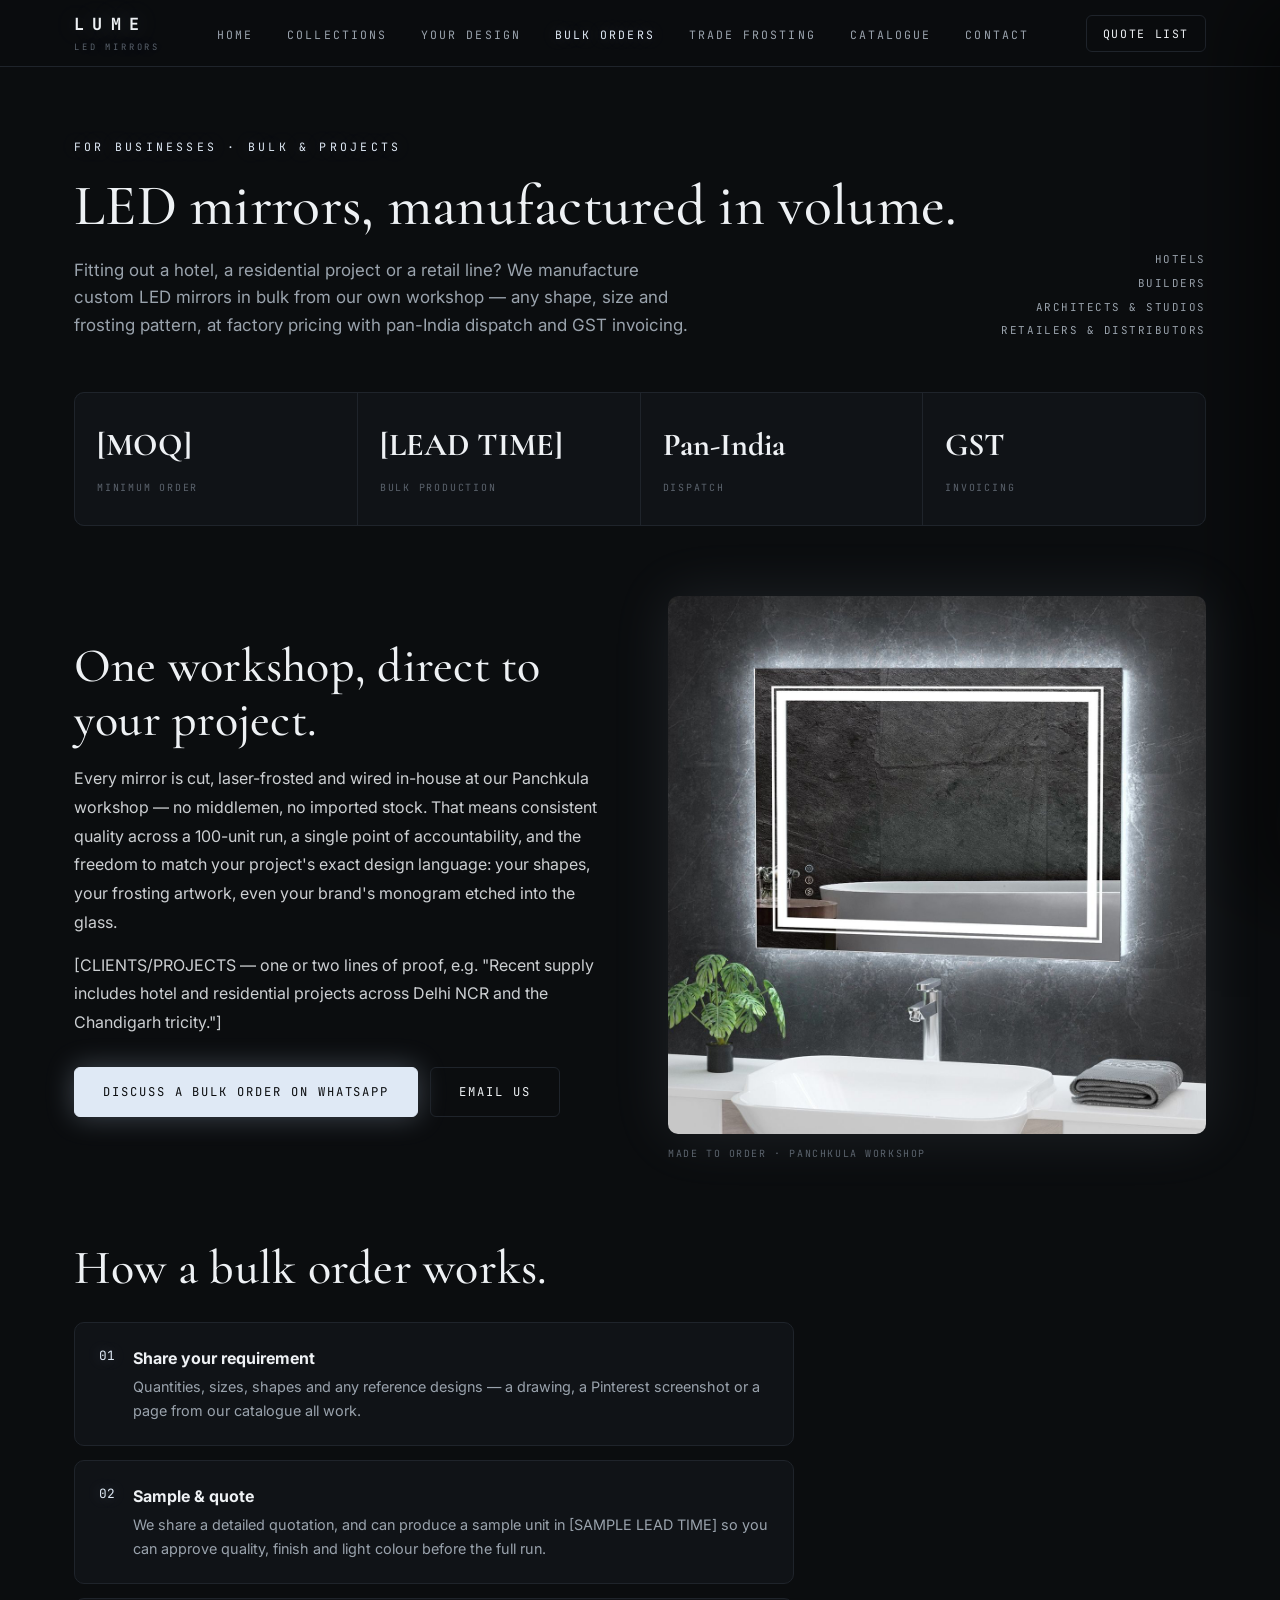
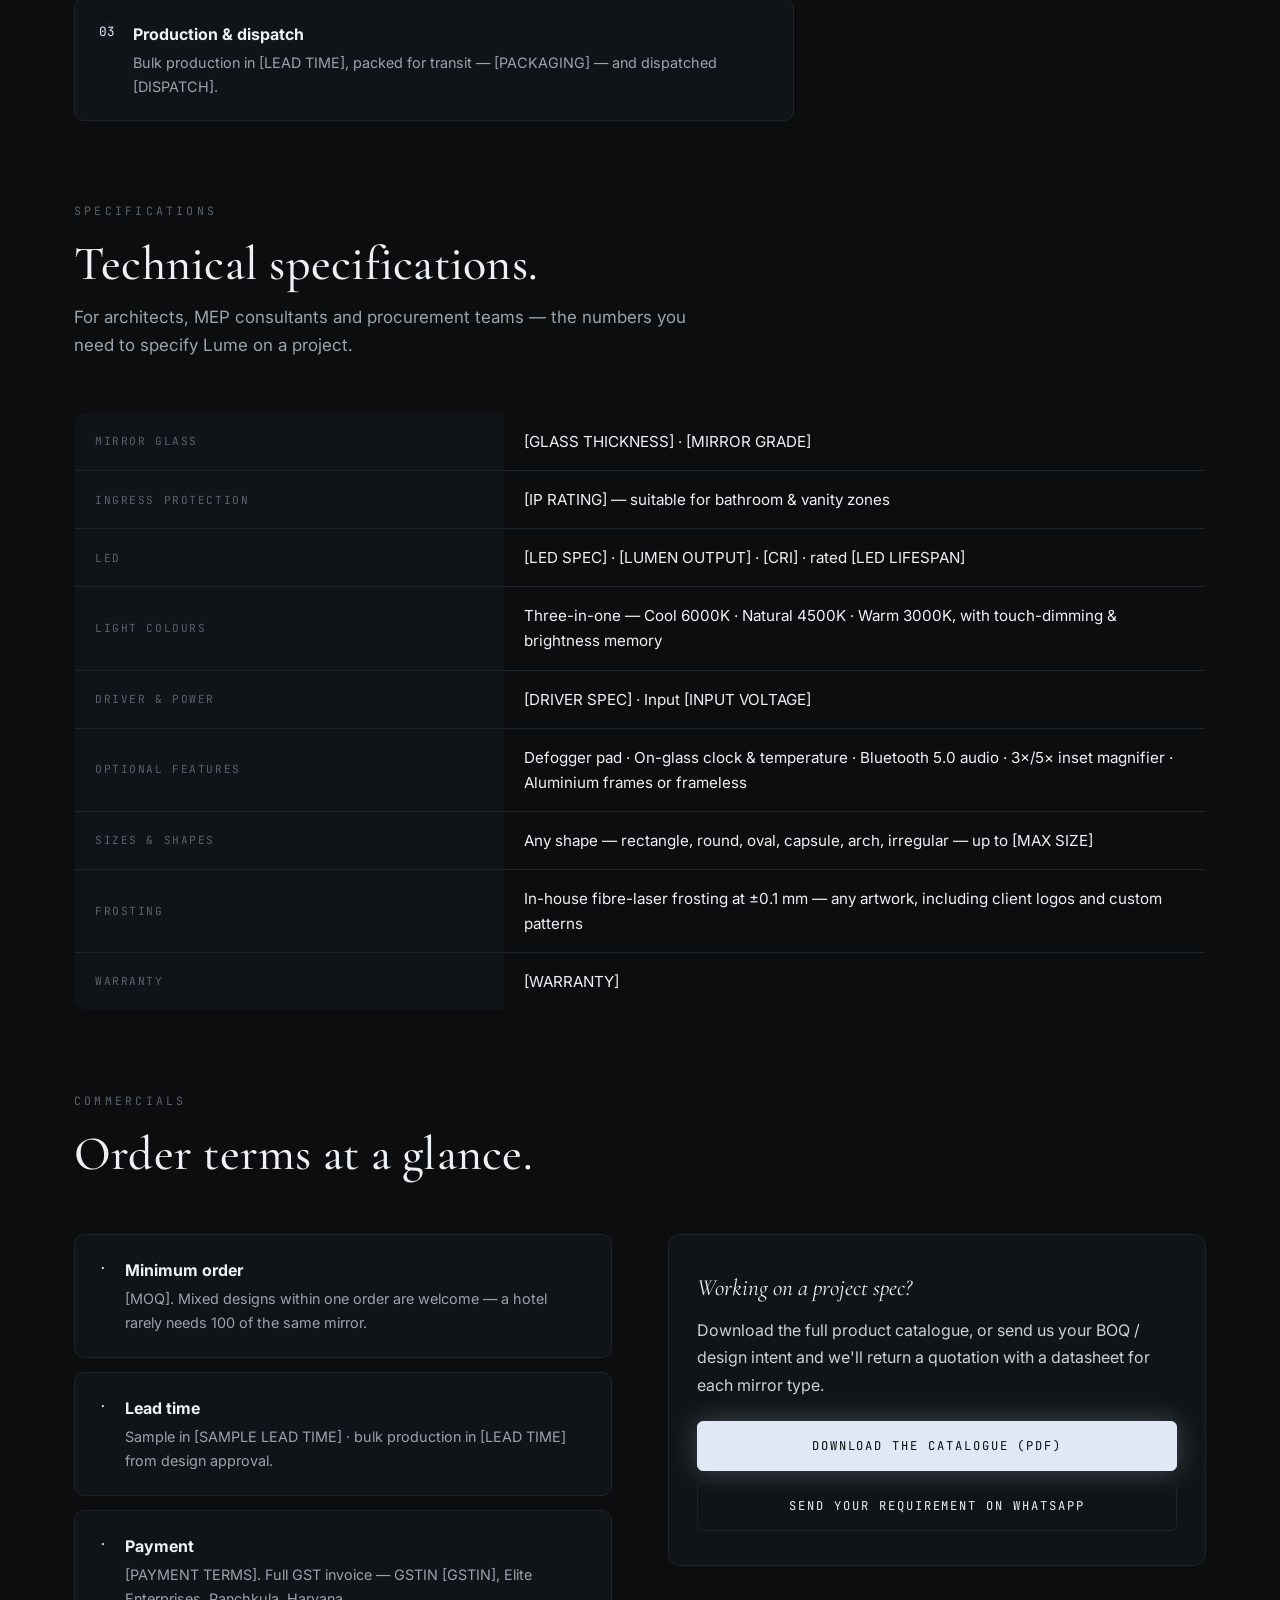
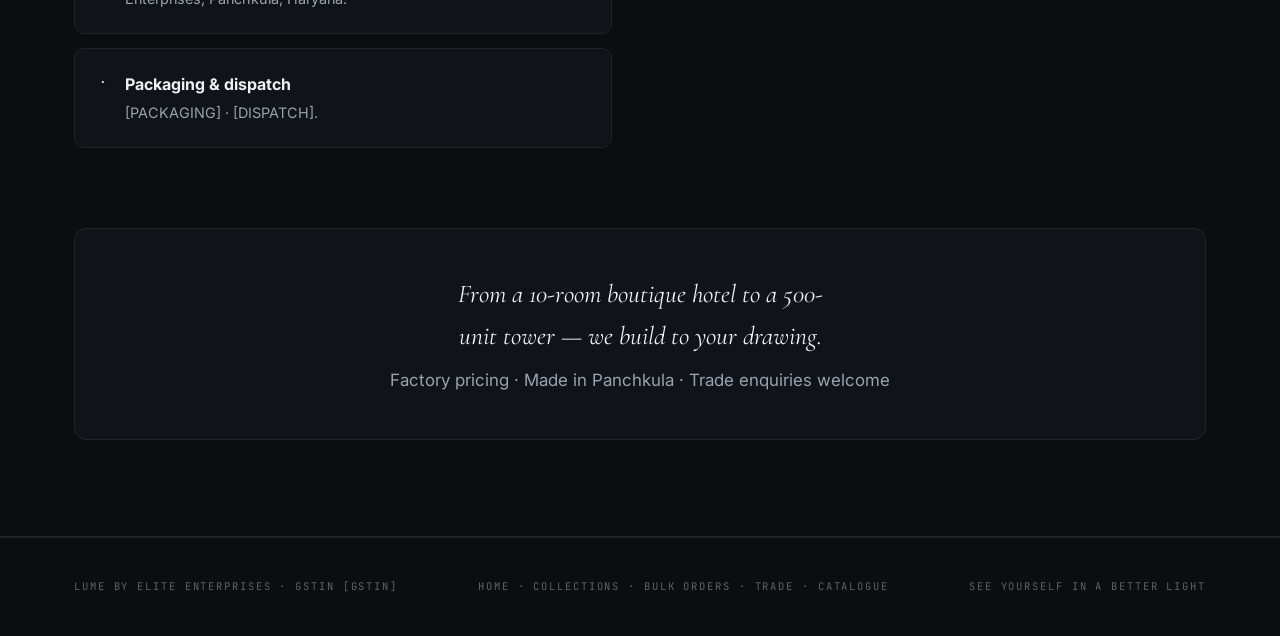
==== bulk-orders.html @ e3439e57 "Add catalogue & bulk-orders pages; perf, mobile and spam fixes - New: catalogue.html (PDF download p" ====
<!DOCTYPE html>
<html lang="en">

<head>
  <meta charset="UTF-8">
  <meta name="viewport" content="width=device-width, initial-scale=1.0">
  <title>Bulk LED Mirrors for Hotels, Builders & Retailers | Wholesale Manufacturer India | LUME</title>
  <meta name="description"
    content="Wholesale LED mirror manufacturer in Panchkula, India. Bulk custom LED mirrors for hotels, builders, architects and retailers — factory pricing, pan-India dispatch, GST invoicing.">
  <link rel="icon" href="/favicon.png" type="image/png">
  <link rel="apple-touch-icon" href="/apple-touch-icon.png">
  <meta name="theme-color" content="#0b0d0f">
  <link rel="canonical" href="https://www.lume.co.in/bulk-orders.html">
  <meta name="robots" content="index, follow, max-image-preview:large">
  <meta name="geo.region" content="IN-HR">
  <meta name="geo.placename" content="Panchkula">
  <link rel="alternate" hreflang="en-IN" href="https://www.lume.co.in/bulk-orders.html">
  <link rel="alternate" hreflang="x-default" href="https://www.lume.co.in/bulk-orders.html">

  <!-- Open Graph -->
  <meta property="og:type" content="website">
  <meta property="og:site_name" content="LUME">
  <meta property="og:title" content="Bulk LED Mirrors for Hotels, Builders & Retailers | LUME">
  <meta property="og:description"
    content="Wholesale custom LED mirrors, made to order in our Panchkula workshop. Factory pricing, bulk runs, pan-India dispatch, GST invoicing.">
  <meta property="og:url" content="https://www.lume.co.in/bulk-orders.html">
  <meta property="og:image" content="https://www.lume.co.in/images/rectangle-led-mirror-05.jpg">
  <meta property="og:image:alt" content="Custom LED mirrors manufactured in bulk by Lume">
  <meta property="og:locale" content="en_IN">

  <!-- Twitter -->
  <meta name="twitter:card" content="summary_large_image">
  <meta name="twitter:title" content="Bulk LED Mirrors for Hotels, Builders & Retailers | LUME">
  <meta name="twitter:description"
    content="Wholesale custom LED mirrors, made to order in our Panchkula workshop. Factory pricing, bulk runs, pan-India dispatch, GST invoicing.">
  <meta name="twitter:image" content="https://www.lume.co.in/images/rectangle-led-mirror-05.jpg">
  <meta name="twitter:url" content="https://www.lume.co.in/bulk-orders.html">

  <link rel="preconnect" href="https://fonts.googleapis.com">
  <link rel="preconnect" href="https://fonts.gstatic.com" crossorigin>
  <link
    href="https://fonts.googleapis.com/css2?family=Cormorant+Garamond:ital,wght@0,400;0,500;0,600;1,500&family=Inter:wght@400;500;600&family=JetBrains+Mono:wght@400;500;700&display=swap"
    rel="stylesheet">
  <link rel="stylesheet" href="css/lume.css?v=4">

  <!--
  ═══════════════════════════════════════════════════════════════════
  PLACEHOLDERS TO FILL — search this file for "[" to find them all:

    [MOQ]                e.g. "50 units" or "25 units per design"
    [LEAD TIME]          e.g. "3–4 weeks" for bulk production
    [SAMPLE LEAD TIME]   e.g. "7–10 days" for a single sample unit
    [GLASS THICKNESS]    e.g. "5 mm"
    [MIRROR GRADE]       e.g. "Copper-free silver mirror, Saint-Gobain / Modiguard"
    [IP RATING]          e.g. "IP44"
    [LED SPEC]           e.g. "SMD 2835, 12 W/m"
    [LUMEN OUTPUT]       e.g. "~1100 lm/m"
    [CRI]                e.g. "CRI > 80" or "> 90"
    [DRIVER SPEC]        e.g. "Constant-voltage 12V DC, BIS-certified"
    [INPUT VOLTAGE]      e.g. "220–240 V AC, 50 Hz"
    [LED LIFESPAN]       e.g. "30,000+ hours"
    [WARRANTY]           e.g. "2-year warranty on LED & electricals"
    [MAX SIZE]           largest panel you can produce, e.g. "2400 × 1200 mm"
    [PAYMENT TERMS]      e.g. "50% advance, 50% before dispatch"
    [PACKAGING]          e.g. "Corner-protected, foam + wooden crating for transit"
    [DISPATCH]           e.g. "Pan-India via surface transport; NCR delivery in X days"
    [GSTIN]              your GST number
    [CLIENTS/PROJECTS]   1–2 lines of proof, e.g. "Supplied to hotels & builders across NCR"
  ═══════════════════════════════════════════════════════════════════
  -->

  <script type="application/ld+json">
  {
    "@context": "https://schema.org",
    "@type": "Service",
    "name": "Bulk and wholesale custom LED mirror manufacturing",
    "serviceType": "Wholesale LED mirror manufacturing",
    "provider": { "@id": "https://www.lume.co.in/#business" },
    "description": "Bulk manufacturing of custom LED mirrors for hotels, builders, architects, interior studios and retailers — any shape, size and frosting pattern, produced in volume at the Panchkula, Haryana workshop with pan-India dispatch and GST invoicing.",
    "areaServed": "IN",
    "audience": { "@type": "BusinessAudience", "name": "Hotels, builders, architects, interior studios, retailers, distributors" },
    "url": "https://www.lume.co.in/bulk-orders.html"
  }
  </script>
  <script type="application/ld+json">
  {
    "@context": "https://schema.org",
    "@type": "BreadcrumbList",
    "itemListElement": [
      { "@type": "ListItem", "position": 1, "name": "Home", "item": "https://www.lume.co.in/" },
      { "@type": "ListItem", "position": 2, "name": "Bulk Orders", "item": "https://www.lume.co.in/bulk-orders.html" }
    ]
  }
  </script>
</head>

<body>

  <header class="nav">
    <div class="wrap nav-inner">
      <a class="nav-logo" href="index.html" aria-label="Lume LED Mirrors — home">LUME<small>LED MIRRORS</small></a>
      <nav aria-label="Main">
        <ul class="nav-links" id="navLinks">
          <li><a href="index.html">Home</a></li>
          <li><a href="collections.html">Collections</a></li>
          <li><a href="custom.html">Your Design</a></li>
          <li><a href="bulk-orders.html" aria-current="page">Bulk Orders</a></li>
          <li><a href="trade.html">Trade Frosting</a></li>
          <li><a href="catalogue.html">Catalogue</a></li>
          <li><a href="index.html#contact">Contact</a></li>
        </ul>
      </nav>
      <div style="display:flex; gap:10px; align-items:center;">
        <button class="nav-cart-btn" type="button" data-open-cart aria-label="Open quote list">
          Quote list <span class="cart-count" aria-hidden="true">0</span>
        </button>
        <button class="nav-burger" type="button" aria-label="Toggle menu"
          onclick="document.getElementById('navLinks').classList.toggle('open')">☰</button>
      </div>
    </div>
  </header>

  <main>
    <!-- ============ HERO ============ -->
    <section class="section" style="padding-top:70px;">
      <div class="wrap">
        <div class="section-head">
          <div>
            <span class="eyebrow eyebrow--lit">For businesses · Bulk &amp; projects</span>
            <h1 style="font-size:clamp(2.2rem,5vw,3.6rem);">LED mirrors, manufactured in volume.</h1>
            <p class="lede" style="margin-top:18px;">Fitting out a hotel, a residential project or a retail line? We
              manufacture custom LED mirrors in bulk from our own workshop — any shape, size and frosting pattern,
              at factory pricing with pan-India dispatch and GST invoicing.</p>
          </div>
          <div style="text-align:right;">
            <span class="mono-tag" style="display:block; margin-bottom:6px; border:none; padding:0;">Hotels</span>
            <span class="mono-tag" style="display:block; margin-bottom:6px; border:none; padding:0;">Builders</span>
            <span class="mono-tag" style="display:block; margin-bottom:6px; border:none; padding:0;">Architects &amp;
              studios</span>
            <span class="mono-tag" style="display:block; border:none; padding:0;">Retailers &amp; distributors</span>
          </div>
        </div>

        <div class="stat-row reveal">
          <div class="stat"><strong>[MOQ]</strong><span>Minimum order</span></div>
          <div class="stat"><strong>[LEAD TIME]</strong><span>Bulk production</span></div>
          <div class="stat"><strong>Pan-India</strong><span>Dispatch</span></div>
          <div class="stat"><strong>GST</strong><span>Invoicing</span></div>
        </div>

        <!-- ============ WHO IT'S FOR ============ -->
        <div class="split" style="margin-top:70px;">
          <div class="reveal">
            <h2>One workshop, direct to your project.</h2>
            <p style="margin-top:16px; line-height:1.8; opacity:.85;">
              Every mirror is cut, laser-frosted and wired in-house at our Panchkula workshop — no middlemen,
              no imported stock. That means consistent quality across a 100-unit run, a single point of
              accountability, and the freedom to match your project's exact design language: your shapes,
              your frosting artwork, even your brand's monogram etched into the glass.
            </p>
            <p style="margin-top:14px; line-height:1.8; opacity:.85;">
              [CLIENTS/PROJECTS — one or two lines of proof, e.g. "Recent supply includes hotel and residential
              projects across Delhi NCR and the Chandigarh tricity."]
            </p>
            <div style="display:flex; gap:12px; margin-top:30px; flex-wrap:wrap;">
              <a class="btn btn-lit"
                href="https://wa.me/916283225517?text=Hi%20Lume%2C%20I%27d%20like%20to%20discuss%20a%20bulk%20order%20of%20LED%20mirrors.">Discuss
                a bulk order on WhatsApp</a>
              <a class="btn btn-ghost" href="mailto:hello@lume.co.in?subject=Bulk%20LED%20mirror%20enquiry">Email
                us</a>
            </div>
          </div>
          <div class="reveal">
            <img src="images/rectangle-led-mirror-05.jpg" alt="Custom LED mirror with pixel frosting pattern, manufactured by Lume"
              style="width:100%; border-radius:10px; box-shadow:0 0 60px var(--led-glow-soft); display:block;"
              loading="lazy">
            <p
              style="font-family:var(--font-mono); font-size:0.62rem; letter-spacing:0.16em; text-transform:uppercase; color:var(--paper-faint); margin-top:12px;">
              Made to order · Panchkula workshop</p>
          </div>
        </div>

        <!-- ============ HOW IT WORKS ============ -->
        <div class="reveal" style="margin-top:80px;">
          <h2>How a bulk order works.</h2>
          <div class="steps" style="margin-top:26px; max-width:720px;">
            <div class="step"><span class="snum">01</span>
              <div><strong>Share your requirement</strong>
                <p>Quantities, sizes, shapes and any reference designs — a drawing, a Pinterest screenshot or a page
                  from our catalogue all work.</p>
              </div>
            </div>
            <div class="step"><span class="snum">02</span>
              <div><strong>Sample &amp; quote</strong>
                <p>We share a detailed quotation, and can produce a sample unit in [SAMPLE LEAD TIME] so you can
                  approve quality, finish and light colour before the full run.</p>
              </div>
            </div>
            <div class="step"><span class="snum">03</span>
              <div><strong>Production &amp; dispatch</strong>
                <p>Bulk production in [LEAD TIME], packed for transit — [PACKAGING] — and dispatched
                  [DISPATCH].</p>
              </div>
            </div>
          </div>
        </div>

        <!-- ============ TECHNICAL SPECIFICATIONS ============ -->
        <div class="reveal" style="margin-top:80px;">
          <div class="section-head">
            <div>
              <span class="eyebrow">Specifications</span>
              <h2>Technical specifications.</h2>
              <p class="lede" style="margin-top:12px;">For architects, MEP consultants and procurement teams — the
                numbers you need to specify Lume on a project.</p>
            </div>
          </div>

          <div style="overflow-x:auto; margin-top:30px;">
            <table
              style="width:100%; border-collapse:collapse; font-size:0.95rem; border:1px solid var(--ink-3); border-radius:12px; overflow:hidden;">
              <tbody>
                <tr style="border-bottom:1px solid var(--ink-3);">
                  <td style="padding:16px 20px; width:38%; font-family:var(--font-mono); font-size:0.7rem; letter-spacing:0.14em; text-transform:uppercase; color:var(--paper-faint); background:var(--ink-1);">Mirror glass</td>
                  <td style="padding:16px 20px;">[GLASS THICKNESS] · [MIRROR GRADE]</td>
                </tr>
                <tr style="border-bottom:1px solid var(--ink-3);">
                  <td style="padding:16px 20px; font-family:var(--font-mono); font-size:0.7rem; letter-spacing:0.14em; text-transform:uppercase; color:var(--paper-faint); background:var(--ink-1);">Ingress protection</td>
                  <td style="padding:16px 20px;">[IP RATING] — suitable for bathroom &amp; vanity zones</td>
                </tr>
                <tr style="border-bottom:1px solid var(--ink-3);">
                  <td style="padding:16px 20px; font-family:var(--font-mono); font-size:0.7rem; letter-spacing:0.14em; text-transform:uppercase; color:var(--paper-faint); background:var(--ink-1);">LED</td>
                  <td style="padding:16px 20px;">[LED SPEC] · [LUMEN OUTPUT] · [CRI] · rated [LED LIFESPAN]</td>
                </tr>
                <tr style="border-bottom:1px solid var(--ink-3);">
                  <td style="padding:16px 20px; font-family:var(--font-mono); font-size:0.7rem; letter-spacing:0.14em; text-transform:uppercase; color:var(--paper-faint); background:var(--ink-1);">Light colours</td>
                  <td style="padding:16px 20px;">Three-in-one — Cool 6000K · Natural 4500K · Warm 3000K, with
                    touch-dimming &amp; brightness memory</td>
                </tr>
                <tr style="border-bottom:1px solid var(--ink-3);">
                  <td style="padding:16px 20px; font-family:var(--font-mono); font-size:0.7rem; letter-spacing:0.14em; text-transform:uppercase; color:var(--paper-faint); background:var(--ink-1);">Driver &amp; power</td>
                  <td style="padding:16px 20px;">[DRIVER SPEC] · Input [INPUT VOLTAGE]</td>
                </tr>
                <tr style="border-bottom:1px solid var(--ink-3);">
                  <td style="padding:16px 20px; font-family:var(--font-mono); font-size:0.7rem; letter-spacing:0.14em; text-transform:uppercase; color:var(--paper-faint); background:var(--ink-1);">Optional features</td>
                  <td style="padding:16px 20px;">Defogger pad · On-glass clock &amp; temperature · Bluetooth 5.0 audio
                    · 3×/5× inset magnifier · Aluminium frames or frameless</td>
                </tr>
                <tr style="border-bottom:1px solid var(--ink-3);">
                  <td style="padding:16px 20px; font-family:var(--font-mono); font-size:0.7rem; letter-spacing:0.14em; text-transform:uppercase; color:var(--paper-faint); background:var(--ink-1);">Sizes &amp; shapes</td>
                  <td style="padding:16px 20px;">Any shape — rectangle, round, oval, capsule, arch, irregular — up to
                    [MAX SIZE]</td>
                </tr>
                <tr style="border-bottom:1px solid var(--ink-3);">
                  <td style="padding:16px 20px; font-family:var(--font-mono); font-size:0.7rem; letter-spacing:0.14em; text-transform:uppercase; color:var(--paper-faint); background:var(--ink-1);">Frosting</td>
                  <td style="padding:16px 20px;">In-house fibre-laser frosting at ±0.1 mm — any artwork, including
                    client logos and custom patterns</td>
                </tr>
                <tr>
                  <td style="padding:16px 20px; font-family:var(--font-mono); font-size:0.7rem; letter-spacing:0.14em; text-transform:uppercase; color:var(--paper-faint); background:var(--ink-1);">Warranty</td>
                  <td style="padding:16px 20px;">[WARRANTY]</td>
                </tr>
              </tbody>
            </table>
          </div>
        </div>

        <!-- ============ COMMERCIAL TERMS ============ -->
        <div class="reveal" style="margin-top:80px;">
          <div class="section-head">
            <div>
              <span class="eyebrow">Commercials</span>
              <h2>Order terms at a glance.</h2>
            </div>
          </div>

          <div class="split" style="margin-top:26px; align-items:start;">
            <div class="steps">
              <div class="step"><span class="snum">·</span>
                <div><strong>Minimum order</strong>
                  <p>[MOQ]. Mixed designs within one order are welcome — a hotel rarely needs 100 of the same
                    mirror.</p>
                </div>
              </div>
              <div class="step"><span class="snum">·</span>
                <div><strong>Lead time</strong>
                  <p>Sample in [SAMPLE LEAD TIME] · bulk production in [LEAD TIME] from design approval.</p>
                </div>
              </div>
              <div class="step"><span class="snum">·</span>
                <div><strong>Payment</strong>
                  <p>[PAYMENT TERMS]. Full GST invoice — GSTIN [GSTIN], Elite Enterprises, Panchkula, Haryana.</p>
                </div>
              </div>
              <div class="step"><span class="snum">·</span>
                <div><strong>Packaging &amp; dispatch</strong>
                  <p>[PACKAGING] · [DISPATCH].</p>
                </div>
              </div>
            </div>

            <div
              style="border:1px solid var(--ink-3); border-radius:12px; padding:34px 28px; background:var(--ink-1);">
              <p
                style="font-family:var(--font-display); font-style:italic; font-size:1.45rem; margin:0 0 10px;">
                Working on a project spec?</p>
              <p style="opacity:.85; line-height:1.7; margin:0 0 22px;">Download the full product catalogue, or send
                us your BOQ / design intent and we'll return a quotation with a datasheet for each mirror type.</p>
              <div style="display:flex; flex-direction:column; gap:10px;">
                <a class="btn btn-lit btn-wide" href="catalogue.html">Download the catalogue (PDF)</a>
                <a class="btn btn-ghost btn-wide"
                  href="https://wa.me/916283225517?text=Hi%20Lume%2C%20sharing%20a%20project%20requirement%20for%20bulk%20LED%20mirrors.">Send
                  your requirement on WhatsApp</a>
              </div>
            </div>
          </div>
        </div>

        <!-- ============ CLOSING BAND ============ -->
        <div
          style="margin-top:80px; border:1px solid var(--ink-3); border-radius:12px; padding:44px 30px; background:var(--ink-1); text-align:center;">
          <p
            style="font-family:var(--font-display); font-style:italic; font-size:1.6rem; max-width:34ch; margin:0 auto 10px;">
            From a 10-room boutique hotel to a 500-unit tower — we build to your drawing.</p>
          <p class="lede" style="margin:0 auto;">Factory pricing · Made in Panchkula · Trade enquiries welcome</p>
        </div>
      </div>
    </section>
  </main>

  <footer class="footer" style="border-top:1px solid var(--ink-3);">
    <div class="wrap footer-inner">
      <span>Lume by Elite Enterprises · GSTIN [GSTIN]</span>
      <span><a href="index.html">Home</a> · <a href="collections.html">Collections</a> · <a
          href="bulk-orders.html">Bulk orders</a> · <a href="trade.html">Trade</a> · <a
          href="catalogue.html">Catalogue</a></span>
      <span>See yourself in a better light</span>
    </div>
  </footer>

  <aside class="cart-drawer" id="cartDrawer" aria-label="Quote list">
    <div class="cart-head">
      <h3>Your quote list</h3>
      <button class="modal-close" type="button" data-close-cart aria-label="Close quote list">✕</button>
    </div>
    <div class="cart-items" id="cartItems"></div>
    <div class="cart-foot">
      <a class="btn btn-lit btn-wide" href="checkout.html">Request a quote</a>
      <p class="cart-note">No payment, no obligation — we reply with a personalised quote.</p>
    </div>
  </aside>

  <script src="js/lume.js"></script>
</body>

</html>
---- css/lume.css ----
/* ============================================================
   LUME · LED MIRRORS — lume.co.in
   Design system: dark editorial, matching the print catalogue.
   Accent = the product itself: a cool-white LED glow.
   No gold in UI. Serif display / sans body / mono labels.
   ============================================================ */

:root {
  --ink-0: #0b0d0f;
  /* page background */
  --ink-1: #101317;
  /* raised panels */
  --ink-2: #161a1f;
  /* cards */
  --ink-3: #1f242b;
  /* borders, hairlines */
  --paper: #eef1f4;
  /* primary text */
  --paper-dim: #9aa3ad;
  /* secondary text */
  --paper-faint: #5b636d;
  /* labels, footers */
  --led: #dfe9f5;
  /* the LED white — accent */
  --led-glow: rgba(205, 225, 250, 0.28);
  --led-glow-soft: rgba(205, 225, 250, 0.10);
  --font-display: 'Cormorant Garamond', Georgia, serif;
  --font-body: 'Inter', -apple-system, 'Segoe UI', sans-serif;
  --font-mono: 'JetBrains Mono', 'SF Mono', Consolas, monospace;
  --max: 1180px;
  --radius: 6px;
}

* {
  margin: 0;
  padding: 0;
  box-sizing: border-box;
}

html {
  scroll-behavior: smooth;
}

@media (prefers-reduced-motion: reduce) {
  html {
    scroll-behavior: auto;
  }

  *,
  *::before,
  *::after {
    animation-duration: 0.01ms !important;
    transition-duration: 0.01ms !important;
  }
}

body {
  background: var(--ink-0);
  color: var(--paper);
  font-family: var(--font-body);
  font-size: 16px;
  line-height: 1.65;
  -webkit-font-smoothing: antialiased;
}

img {
  max-width: 100%;
  height: auto;
  display: block;
}

a {
  color: inherit;
}

button {
  font: inherit;
  cursor: pointer;
}

.wrap {
  max-width: var(--max);
  margin: 0 auto;
  padding: 0 24px;
}

/* ---------- Typography ---------- */
h1,
h2,
h3 {
  font-family: var(--font-display);
  font-weight: 500;
  line-height: 1.12;
  letter-spacing: 0.005em;
}

h1 {
  font-size: clamp(2.6rem, 6vw, 4.4rem);
}

h2 {
  font-size: clamp(2rem, 4.2vw, 3rem);
}

h3 {
  font-size: 1.35rem;
}

.eyebrow {
  font-family: var(--font-mono);
  font-size: 0.72rem;
  letter-spacing: 0.28em;
  text-transform: uppercase;
  color: var(--paper-faint);
  display: block;
  margin-bottom: 18px;
}

.eyebrow--lit {
  color: var(--led);
  text-shadow: 0 0 18px var(--led-glow);
}

.lede {
  color: var(--paper-dim);
  font-size: 1.06rem;
  max-width: 56ch;
}

.mono-tag {
  font-family: var(--font-mono);
  font-size: 0.68rem;
  letter-spacing: 0.14em;
  text-transform: uppercase;
  color: var(--paper-dim);
  border: 1px solid var(--ink-3);
  padding: 5px 10px;
  border-radius: 3px;
  display: inline-block;
}

/* ---------- Nav ---------- */
.nav {
  position: sticky;
  top: 0;
  z-index: 60;
  background: rgba(11, 13, 15, 0.88);
  backdrop-filter: blur(14px);
  -webkit-backdrop-filter: blur(14px);
  border-bottom: 1px solid var(--ink-3);
}

.nav-inner {
  display: flex;
  align-items: center;
  justify-content: space-between;
  height: 66px;
}

.nav-logo {
  font-family: var(--font-mono);
  font-weight: 700;
  letter-spacing: 0.5em;
  font-size: 1.05rem;
  text-decoration: none;
  color: var(--paper);
  text-shadow: 0 0 24px var(--led-glow);
}

.nav-logo small {
  display: block;
  font-size: 0.55rem;
  letter-spacing: 0.32em;
  color: var(--paper-faint);
  font-weight: 400;
  margin-top: 1px;
}

.nav-links {
  display: flex;
  gap: 30px;
  align-items: center;
  list-style: none;
}

.nav-links a {
  font-family: var(--font-mono);
  font-size: 0.72rem;
  letter-spacing: 0.18em;
  text-transform: uppercase;
  text-decoration: none;
  color: var(--paper-dim);
  transition: color 0.2s, text-shadow 0.2s;
  padding: 6px 2px;
}

.nav-links a:hover,
.nav-links a:focus-visible,
.nav-links a[aria-current="page"] {
  color: var(--led);
  text-shadow: 0 0 16px var(--led-glow);
}

.nav-cart-btn {
  position: relative;
  background: none;
  border: 1px solid var(--ink-3);
  color: var(--paper);
  border-radius: var(--radius);
  padding: 8px 16px;
  font-family: var(--font-mono);
  font-size: 0.72rem;
  letter-spacing: 0.14em;
  text-transform: uppercase;
  transition: border-color 0.2s, box-shadow 0.2s;
}

.nav-cart-btn:hover,
.nav-cart-btn:focus-visible {
  border-color: var(--led);
  box-shadow: 0 0 20px var(--led-glow-soft);
}

.cart-count {
  position: absolute;
  top: -8px;
  right: -8px;
  background: var(--led);
  color: var(--ink-0);
  font-size: 0.65rem;
  font-weight: 700;
  min-width: 18px;
  height: 18px;
  border-radius: 9px;
  display: none;
  align-items: center;
  justify-content: center;
  padding: 0 4px;
  box-shadow: 0 0 14px var(--led-glow);
}

.cart-count.show {
  display: inline-flex;
}

.nav-burger {
  display: none;
  background: none;
  border: 1px solid var(--ink-3);
  border-radius: var(--radius);
  color: var(--paper);
  width: 40px;
  height: 40px;
  font-size: 1.1rem;
}

@media (max-width: 840px) {
  .nav-links {
    display: none;
    position: absolute;
    top: 66px;
    left: 0;
    right: 0;
    background: var(--ink-1);
    border-bottom: 1px solid var(--ink-3);
    flex-direction: column;
    padding: 22px;
    gap: 20px;
  }

  .nav-links.open {
    display: flex;
  }

  .nav-burger {
    display: block;
  }
}

/* ---------- Buttons ---------- */
.btn {
  display: inline-block;
  text-decoration: none;
  text-align: center;
  font-family: var(--font-mono);
  font-size: 0.76rem;
  letter-spacing: 0.16em;
  text-transform: uppercase;
  border-radius: var(--radius);
  padding: 14px 28px;
  transition: all 0.22s;
}

.btn-lit {
  background: var(--led);
  color: var(--ink-0);
  border: 1px solid var(--led);
  box-shadow: 0 0 28px var(--led-glow);
}

.btn-lit:hover,
.btn-lit:focus-visible {
  box-shadow: 0 0 44px var(--led-glow);
  transform: translateY(-1px);
}

.btn-ghost {
  background: transparent;
  color: var(--paper);
  border: 1px solid var(--ink-3);
}

.btn-ghost:hover,
.btn-ghost:focus-visible {
  border-color: var(--led);
  box-shadow: 0 0 18px var(--led-glow-soft);
}

.btn-wide {
  width: 100%;
}

:focus-visible {
  outline: 2px solid var(--led);
  outline-offset: 3px;
}

/* ---------- Hero ---------- */
.hero {
  position: relative;
  overflow: hidden;
  border-bottom: 1px solid var(--ink-3);
  --hglow: rgba(205, 225, 250, 0.28);
  --hglow-soft: rgba(205, 225, 250, 0.10);
}

.hero[data-light="natural"] {
  --hglow: rgba(242, 236, 216, 0.30);
  --hglow-soft: rgba(242, 236, 216, 0.11);
}

.hero[data-light="warm"] {
  --hglow: rgba(238, 213, 165, 0.32);
  --hglow-soft: rgba(238, 213, 165, 0.12);
}

.hero-grid {
  display: grid;
  grid-template-columns: 1.05fr 0.95fr;
  gap: 56px;
  align-items: center;
  padding: 84px 0 90px;
}

.hero-copy h1 em {
  font-style: italic;
  color: var(--led);
  text-shadow: 0 0 40px var(--hglow);
}

.hero-copy .lede {
  margin: 26px 0 36px;
}

.hero-ctas {
  display: flex;
  gap: 14px;
  flex-wrap: wrap;
}

.hero-visual {
  position: relative;
}

.hero-visual img {
  border-radius: 10px;
  width: 100%;
  max-height: 76vh;
  object-fit: cover;
  box-shadow: 0 0 90px var(--hglow-soft), 0 30px 70px rgba(0, 0, 0, 0.5);
  transition: box-shadow 0.6s ease, filter 0.6s ease;
}

.hero[data-light="natural"] .hero-visual img {
  filter: sepia(0.12) brightness(1.01);
}

.hero[data-light="warm"] .hero-visual img {
  filter: sepia(0.3) saturate(1.12) brightness(1.02);
}

.hero-visual::after {
  content: '';
  position: absolute;
  inset: -40px;
  background: radial-gradient(ellipse at center, var(--hglow-soft), transparent 65%);
  pointer-events: none;
  z-index: -1;
  transition: background 0.6s ease;
}

/* Light demo — tap chips to retint the hero glow */
.light-demo {
  margin-bottom: 24px;
}

.light-demo .ld-label {
  display: block;
  font-family: var(--font-mono);
  font-size: 0.6rem;
  letter-spacing: 0.22em;
  text-transform: uppercase;
  color: var(--paper-faint);
  margin-bottom: 10px;
}

.ld-chip {
  background: none;
  border: 1px solid var(--ink-3);
  color: var(--paper-dim);
  border-radius: 999px;
  padding: 7px 14px;
  font-family: var(--font-mono);
  font-size: 0.64rem;
  letter-spacing: 0.1em;
  text-transform: uppercase;
  display: inline-flex;
  align-items: center;
  gap: 8px;
  transition: all 0.2s;
  white-space: nowrap;
}

.ld-chip::before {
  content: '';
  width: 9px;
  height: 9px;
  border-radius: 50%;
  flex: none;
}

.ld-chip[data-lightmode="cool"]::before {
  background: #dde8f7;
  box-shadow: 0 0 8px rgba(190, 215, 250, 0.9);
}

.ld-chip[data-lightmode="natural"]::before {
  background: #f3f0e8;
  box-shadow: 0 0 8px rgba(240, 235, 215, 0.9);
}

.ld-chip[data-lightmode="warm"]::before {
  background: #f0d9a8;
  box-shadow: 0 0 8px rgba(240, 215, 160, 0.9);
}

.ld-chip:hover {
  border-color: #333b45;
  color: var(--paper);
}

.ld-chip.active {
  border-color: var(--led);
  color: var(--paper);
  box-shadow: 0 0 14px var(--led-glow-soft);
}

.hero-meta {
  display: flex;
  gap: 26px;
  margin-top: 40px;
  flex-wrap: wrap;
}

.hero-meta div {
  border-left: 1px solid var(--ink-3);
  padding-left: 16px;
}

.hero-meta strong {
  font-family: var(--font-display);
  font-size: 1.5rem;
  display: block;
}

.hero-meta span {
  font-family: var(--font-mono);
  font-size: 0.65rem;
  letter-spacing: 0.18em;
  text-transform: uppercase;
  color: var(--paper-faint);
}

@media (max-width: 900px) {
  .hero-grid {
    grid-template-columns: 1fr;
    padding: 56px 0 60px;
  }

  .hero-copy {
    padding: 0 24px;
  }

  .hero-visual {
    order: -1;
    max-width: 460px;
  }
}

/* ---------- Sections ---------- */
.section {
  padding: 96px 0;
  border-bottom: 1px solid var(--ink-3);
}

.section-head {
  margin-bottom: 52px;
  display: flex;
  justify-content: space-between;
  align-items: flex-end;
  gap: 30px;
  flex-wrap: wrap;
}

/* ---------- Two tracks ---------- */
.tracks {
  display: grid;
  grid-template-columns: 1fr 1fr;
  gap: 26px;
}

.track {
  background: var(--ink-1);
  border: 1px solid var(--ink-3);
  border-radius: 10px;
  overflow: hidden;
  display: flex;
  flex-direction: column;
  transition: border-color 0.25s, box-shadow 0.25s;
}

.track:hover {
  border-color: #2c333c;
  box-shadow: 0 0 40px var(--led-glow-soft);
}

.track img {
  height: 300px;
  width: 100%;
  object-fit: cover;
}

.track-body {
  padding: 30px;
  display: flex;
  flex-direction: column;
  gap: 14px;
  flex: 1;
}

.track-body h3 {
  font-size: 1.7rem;
}

.track-body p {
  color: var(--paper-dim);
  font-size: 0.95rem;
  flex: 1;
}

.track-tags {
  display: flex;
  gap: 8px;
  flex-wrap: wrap;
}

.track-body .btn {
  align-self: flex-start;
  margin-top: 6px;
}

@media (max-width: 800px) {
  .tracks {
    grid-template-columns: 1fr;
  }
}

/* ---------- Features ---------- */
.light-trio {
  display: grid;
  grid-template-columns: repeat(3, 1fr);
  gap: 16px;
  margin-bottom: 20px;
}

.light-swatch {
  border: 1px solid var(--ink-3);
  border-radius: 8px;
  overflow: hidden;
  background: var(--ink-1);
}

.light-swatch .chip {
  height: 96px;
}

.chip-cool {
  background: linear-gradient(135deg, #dde8f7, #c9d9ef);
  box-shadow: inset 0 0 40px rgba(190, 215, 250, 0.6);
}

.chip-natural {
  background: linear-gradient(135deg, #f3f0e8, #e9e4d6);
}

.chip-warm {
  background: linear-gradient(135deg, #f5e5c4, #eed5a5);
}

.light-swatch figcaption {
  padding: 14px 16px;
}

.light-swatch strong {
  display: block;
  font-size: 0.92rem;
}

.light-swatch span {
  font-family: var(--font-mono);
  font-size: 0.68rem;
  color: var(--paper-faint);
  letter-spacing: 0.12em;
}

.touch-note {
  color: var(--paper-dim);
  font-size: 0.92rem;
  max-width: 66ch;
}

.touch-note b {
  color: var(--paper);
}

.features-grid {
  display: grid;
  grid-template-columns: repeat(3, 1fr);
  gap: 1px;
  background: var(--ink-3);
  border: 1px solid var(--ink-3);
  border-radius: 10px;
  overflow: hidden;
  margin-top: 44px;
}

.feature {
  background: var(--ink-1);
  padding: 30px 26px 26px;
  display: flex;
  flex-direction: column;
  min-height: 200px;
}

.feature .fnum {
  font-family: var(--font-mono);
  font-size: 0.7rem;
  color: var(--paper-faint);
  letter-spacing: 0.2em;
  margin-bottom: 14px;
}

.feature h3 {
  font-family: var(--font-body);
  font-weight: 600;
  font-size: 1.02rem;
  margin-bottom: 8px;
}

.feature p {
  color: var(--paper-dim);
  font-size: 0.88rem;
  flex: 1;
}

.feature .fmeta {
  font-family: var(--font-mono);
  font-size: 0.64rem;
  letter-spacing: 0.16em;
  text-transform: uppercase;
  color: var(--paper-faint);
  border-top: 1px solid var(--ink-3);
  padding-top: 12px;
  margin-top: 16px;
}

@media (max-width: 800px) {

  .features-grid,
  .light-trio {
    grid-template-columns: 1fr;
  }
}

/* ---------- Gallery ---------- */
.filter-bar {
  display: flex;
  gap: 10px;
  flex-wrap: wrap;
  margin-bottom: 36px;
}

.filter-bar button {
  background: none;
  border: 1px solid var(--ink-3);
  color: var(--paper-dim);
  border-radius: 999px;
  padding: 8px 18px;
  font-family: var(--font-mono);
  font-size: 0.7rem;
  letter-spacing: 0.14em;
  text-transform: uppercase;
  transition: all 0.2s;
}

.filter-bar button:hover {
  border-color: var(--paper-dim);
  color: var(--paper);
}

.filter-bar button.active {
  border-color: var(--led);
  color: var(--led);
  box-shadow: 0 0 16px var(--led-glow-soft);
}

.gallery {
  display: grid;
  grid-template-columns: repeat(3, 1fr);
  gap: 22px;
}

.g-card {
  background: var(--ink-2);
  border: 1px solid var(--ink-3);
  border-radius: 10px;
  overflow: hidden;
  display: flex;
  flex-direction: column;
  transition: border-color 0.25s, box-shadow 0.25s, transform 0.25s;
}

.g-card:hover {
  border-color: #2e3640;
  box-shadow: 0 0 34px var(--led-glow-soft);
  transform: translateY(-3px);
}

.g-card img {
  aspect-ratio: 4 / 5;
  object-fit: cover;
  width: 100%;
}

.g-card-body {
  padding: 16px 18px 18px;
  display: flex;
  align-items: center;
  justify-content: space-between;
  gap: 10px;
}

.g-card-body .name {
  font-family: var(--font-mono);
  font-size: 0.7rem;
  letter-spacing: 0.14em;
  text-transform: uppercase;
  color: var(--paper-dim);
}

.g-card-body button {
  background: none;
  border: 1px solid var(--ink-3);
  color: var(--paper);
  border-radius: var(--radius);
  padding: 8px 14px;
  font-family: var(--font-mono);
  font-size: 0.65rem;
  letter-spacing: 0.12em;
  text-transform: uppercase;
  white-space: nowrap;
  transition: all 0.2s;
}

.g-card-body button:hover,
.g-card-body button:focus-visible {
  border-color: var(--led);
  color: var(--led);
  box-shadow: 0 0 14px var(--led-glow-soft);
}

@media (max-width: 900px) {
  .gallery {
    grid-template-columns: repeat(2, 1fr);
  }
}

@media (max-width: 560px) {
  .gallery {
    grid-template-columns: 1fr;
  }
}

/* Collection preview strip on home */
.preview-strip {
  display: grid;
  grid-template-columns: repeat(4, 1fr);
  gap: 18px;
}

.preview-card {
  position: relative;
  border-radius: 10px;
  overflow: hidden;
  border: 1px solid var(--ink-3);
  text-decoration: none;
}

.preview-card img {
  aspect-ratio: 3 / 4;
  object-fit: cover;
  width: 100%;
  transition: transform 0.4s;
}

.preview-card:hover img {
  transform: scale(1.04);
}

.preview-card .pc-label {
  position: absolute;
  left: 0;
  right: 0;
  bottom: 0;
  padding: 40px 16px 14px;
  background: linear-gradient(transparent, rgba(8, 10, 12, 0.92));
  font-family: var(--font-mono);
  font-size: 0.72rem;
  letter-spacing: 0.18em;
  text-transform: uppercase;
  color: var(--paper);
}

@media (max-width: 800px) {
  .preview-strip {
    grid-template-columns: repeat(2, 1fr);
  }
}

/* ---------- Custom / steps ---------- */
.steps {
  display: grid;
  gap: 14px;
}

.step {
  display: flex;
  gap: 18px;
  background: var(--ink-1);
  border: 1px solid var(--ink-3);
  border-radius: 10px;
  padding: 22px 24px;
}

.step .snum {
  font-family: var(--font-mono);
  color: var(--led);
  font-size: 0.8rem;
  text-shadow: 0 0 14px var(--led-glow);
}

.step strong {
  display: block;
  margin-bottom: 4px;
}

.step p {
  color: var(--paper-dim);
  font-size: 0.9rem;
}

.split {
  display: grid;
  grid-template-columns: 1fr 1fr;
  gap: 56px;
  align-items: center;
}

.split img {
  border-radius: 10px;
  box-shadow: 0 0 60px var(--led-glow-soft);
}

@media (max-width: 860px) {
  .split {
    grid-template-columns: 1fr;
  }
}

/* ---------- Trade stats ---------- */
.stat-row {
  display: grid;
  grid-template-columns: repeat(4, 1fr);
  gap: 1px;
  background: var(--ink-3);
  border: 1px solid var(--ink-3);
  border-radius: 10px;
  overflow: hidden;
}

.stat {
  background: var(--ink-1);
  padding: 26px 22px;
}

.stat strong {
  font-family: var(--font-display);
  font-size: 2rem;
  display: block;
}

.stat span {
  font-family: var(--font-mono);
  font-size: 0.62rem;
  letter-spacing: 0.18em;
  text-transform: uppercase;
  color: var(--paper-faint);
}

@media (max-width: 700px) {
  .stat-row {
    grid-template-columns: repeat(2, 1fr);
  }
}

/* ---------- Forms ---------- */
.form-grid {
  display: grid;
  gap: 18px;
}

.field label {
  display: block;
  font-family: var(--font-mono);
  font-size: 0.68rem;
  letter-spacing: 0.16em;
  text-transform: uppercase;
  color: var(--paper-dim);
  margin-bottom: 8px;
}

.field input,
.field select,
.field textarea {
  width: 100%;
  background: var(--ink-0);
  border: 1px solid var(--ink-3);
  color: var(--paper);
  border-radius: var(--radius);
  padding: 12px 14px;
  font: inherit;
  font-size: 0.95rem;
  transition: border-color 0.2s, box-shadow 0.2s;
}

.field input:focus,
.field select:focus,
.field textarea:focus {
  outline: none;
  border-color: var(--led);
  box-shadow: 0 0 16px var(--led-glow-soft);
}

.field textarea {
  resize: vertical;
  min-height: 96px;
}

.field-row {
  display: grid;
  grid-template-columns: 1fr 1fr;
  gap: 14px;
}

@media (max-width: 600px) {
  .field-row {
    grid-template-columns: 1fr;
  }
}

.field-hint {
  font-size: 0.78rem;
  color: var(--paper-faint);
  margin-top: 6px;
}

.check-grid {
  display: grid;
  grid-template-columns: 1fr 1fr;
  gap: 10px;
}

.check {
  display: flex;
  align-items: center;
  gap: 10px;
  border: 1px solid var(--ink-3);
  border-radius: var(--radius);
  padding: 11px 14px;
  cursor: pointer;
  user-select: none;
  font-size: 0.88rem;
  color: var(--paper-dim);
  transition: all 0.2s;
}

.check:hover {
  border-color: #333b45;
}

.check input {
  accent-color: #c9d9ef;
  width: 15px;
  height: 15px;
}

.check:has(input:checked) {
  border-color: var(--led);
  color: var(--paper);
  box-shadow: 0 0 14px var(--led-glow-soft);
}

/* radio pills for light colour */
.pill-group {
  display: flex;
  gap: 10px;
  flex-wrap: wrap;
}

.pill {
  position: relative;
}

.pill input {
  position: absolute;
  opacity: 0;
  inset: 0;
  cursor: pointer;
}

.pill span {
  display: inline-block;
  border: 1px solid var(--ink-3);
  border-radius: 999px;
  padding: 8px 18px;
  font-size: 0.84rem;
  color: var(--paper-dim);
  transition: all 0.2s;
}

.pill input:checked+span {
  border-color: var(--led);
  color: var(--paper);
  box-shadow: 0 0 14px var(--led-glow-soft);
}

.pill input:focus-visible+span {
  outline: 2px solid var(--led);
  outline-offset: 2px;
}

/* ---------- Modal (configurator) ---------- */
.modal-overlay {
  position: fixed;
  inset: 0;
  z-index: 90;
  background: rgba(5, 7, 9, 0.78);
  display: none;
  align-items: flex-start;
  justify-content: center;
  overflow-y: auto;
  padding: 40px 18px;
  backdrop-filter: blur(4px);
  -webkit-backdrop-filter: blur(4px);
}

.modal-overlay.open {
  display: flex;
}

.modal {
  background: var(--ink-1);
  border: 1px solid var(--ink-3);
  border-radius: 12px;
  max-width: 720px;
  width: 100%;
  box-shadow: 0 0 80px rgba(0, 0, 0, 0.6), 0 0 40px var(--led-glow-soft);
}

.modal-head {
  display: flex;
  justify-content: space-between;
  align-items: center;
  padding: 22px 26px;
  border-bottom: 1px solid var(--ink-3);
}

.modal-head h3 {
  font-size: 1.4rem;
}

.modal-close {
  background: none;
  border: 1px solid var(--ink-3);
  color: var(--paper);
  border-radius: 50%;
  width: 36px;
  height: 36px;
  font-size: 1rem;
}

.modal-close:hover {
  border-color: var(--led);
}

.modal-body {
  padding: 26px;
  display: grid;
  gap: 22px;
}

.modal-body .config-preview {
  display: flex;
  gap: 18px;
  align-items: center;
}

.modal-body .config-preview img {
  width: 110px;
  height: 130px;
  object-fit: cover;
  border-radius: 8px;
  border: 1px solid var(--ink-3);
}

.modal-foot {
  padding: 20px 26px 26px;
  border-top: 1px solid var(--ink-3);
}

.fieldset-label {
  font-family: var(--font-mono);
  font-size: 0.68rem;
  letter-spacing: 0.16em;
  text-transform: uppercase;
  color: var(--paper-dim);
  margin-bottom: 10px;
  display: block;
}

fieldset {
  border: none;
}

/* ---------- Cart drawer ---------- */
.cart-drawer {
  position: fixed;
  top: 0;
  right: 0;
  bottom: 0;
  z-index: 95;
  width: min(440px, 100vw);
  background: var(--ink-1);
  border-left: 1px solid var(--ink-3);
  transform: translateX(100%);
  transition: transform 0.32s cubic-bezier(0.22, 1, 0.36, 1);
  display: flex;
  flex-direction: column;
  box-shadow: -30px 0 80px rgba(0, 0, 0, 0.5);
}

.cart-drawer.open {
  transform: translateX(0);
}

.cart-head {
  display: flex;
  justify-content: space-between;
  align-items: center;
  padding: 20px 24px;
  border-bottom: 1px solid var(--ink-3);
}

.cart-head h3 {
  font-size: 1.3rem;
}

.cart-items {
  flex: 1;
  overflow-y: auto;
  padding: 18px 24px;
  display: grid;
  gap: 14px;
  align-content: start;
}

.cart-empty {
  color: var(--paper-faint);
  text-align: center;
  padding: 60px 20px;
  font-size: 0.92rem;
}

.cart-item {
  display: flex;
  gap: 14px;
  border: 1px solid var(--ink-3);
  border-radius: 8px;
  padding: 14px;
  background: var(--ink-2);
}

.cart-item img {
  width: 66px;
  height: 80px;
  object-fit: cover;
  border-radius: 5px;
}

.cart-item .ci-body {
  flex: 1;
  min-width: 0;
}

.cart-item .ci-name {
  font-size: 0.9rem;
  font-weight: 600;
}

.cart-item .ci-spec {
  font-size: 0.75rem;
  color: var(--paper-faint);
  margin-top: 4px;
  line-height: 1.5;
}

.cart-item .ci-remove {
  background: none;
  border: none;
  color: var(--paper-faint);
  font-size: 0.75rem;
  text-decoration: underline;
  padding: 0;
  margin-top: 8px;
}

.cart-item .ci-remove:hover {
  color: var(--paper);
}

.cart-foot {
  border-top: 1px solid var(--ink-3);
  padding: 20px 24px;
  display: grid;
  gap: 10px;
}

.cart-note {
  font-size: 0.78rem;
  color: var(--paper-faint);
  text-align: center;
}

/* ---------- Checkout ---------- */
.checkout-panel {
  max-width: 640px;
}

/* ---------- Toast ---------- */
.toast {
  position: fixed;
  bottom: 26px;
  left: 50%;
  transform: translateX(-50%) translateY(20px);
  background: var(--ink-1);
  border: 1px solid var(--led);
  color: var(--paper);
  padding: 13px 24px;
  border-radius: 999px;
  z-index: 120;
  font-family: var(--font-mono);
  font-size: 0.74rem;
  letter-spacing: 0.1em;
  opacity: 0;
  pointer-events: none;
  transition: all 0.3s;
  box-shadow: 0 0 30px var(--led-glow);
}

.toast.show {
  opacity: 1;
  transform: translateX(-50%) translateY(0);
}

/* ---------- FAQ ---------- */
.faq details {
  border: 1px solid var(--ink-3);
  border-radius: 8px;
  background: var(--ink-1);
  margin-bottom: 10px;
}

.faq summary {
  padding: 18px 22px;
  cursor: pointer;
  font-weight: 600;
  font-size: 0.95rem;
  list-style: none;
  display: flex;
  justify-content: space-between;
  align-items: center;
}

.faq summary::-webkit-details-marker {
  display: none;
}

.faq summary::after {
  content: '+';
  font-family: var(--font-mono);
  color: var(--paper-faint);
  font-size: 1.1rem;
}

.faq details[open] summary::after {
  content: '−';
  color: var(--led);
}

.faq details p {
  padding: 0 22px 18px;
  color: var(--paper-dim);
  font-size: 0.9rem;
}

/* ---------- Contact / footer ---------- */
.contact-grid {
  display: grid;
  grid-template-columns: 1fr 1fr;
  gap: 56px;
}

.contact-block h4 {
  font-family: var(--font-mono);
  font-size: 0.68rem;
  letter-spacing: 0.2em;
  text-transform: uppercase;
  color: var(--paper-faint);
  margin-bottom: 10px;
  font-weight: 500;
}

.contact-block p,
.contact-block a {
  font-size: 1.05rem;
  color: var(--paper);
  text-decoration: none;
}

.contact-block a:hover {
  color: var(--led);
}

.contact-block {
  margin-bottom: 30px;
}

@media (max-width: 760px) {
  .contact-grid {
    grid-template-columns: 1fr;
    gap: 20px;
  }
}

.footer {
  padding: 40px 0;
}

.footer-inner {
  display: flex;
  justify-content: space-between;
  gap: 20px;
  flex-wrap: wrap;
  font-family: var(--font-mono);
  font-size: 0.66rem;
  letter-spacing: 0.18em;
  text-transform: uppercase;
  color: var(--paper-faint);
}

.footer-inner a {
  color: var(--paper-faint);
  text-decoration: none;
}

.footer-inner a:hover {
  color: var(--led);
}

/* ---------- Placeholder badge (IP / warranty pending) ---------- */
.tbd {
  font-family: var(--font-mono);
  font-size: 0.62rem;
  letter-spacing: 0.1em;
  color: var(--paper-faint);
  border: 1px dashed var(--ink-3);
  padding: 2px 8px;
  border-radius: 3px;
}

/* ---------- Reveal on scroll ---------- */
.reveal {
  opacity: 0;
  transform: translateY(18px);
  transition: opacity 0.6s ease, transform 0.6s ease;
}

.reveal.in {
  opacity: 1;
  transform: none;
}

@media (prefers-reduced-motion: reduce) {
  .reveal {
    opacity: 1;
    transform: none;
  }
}
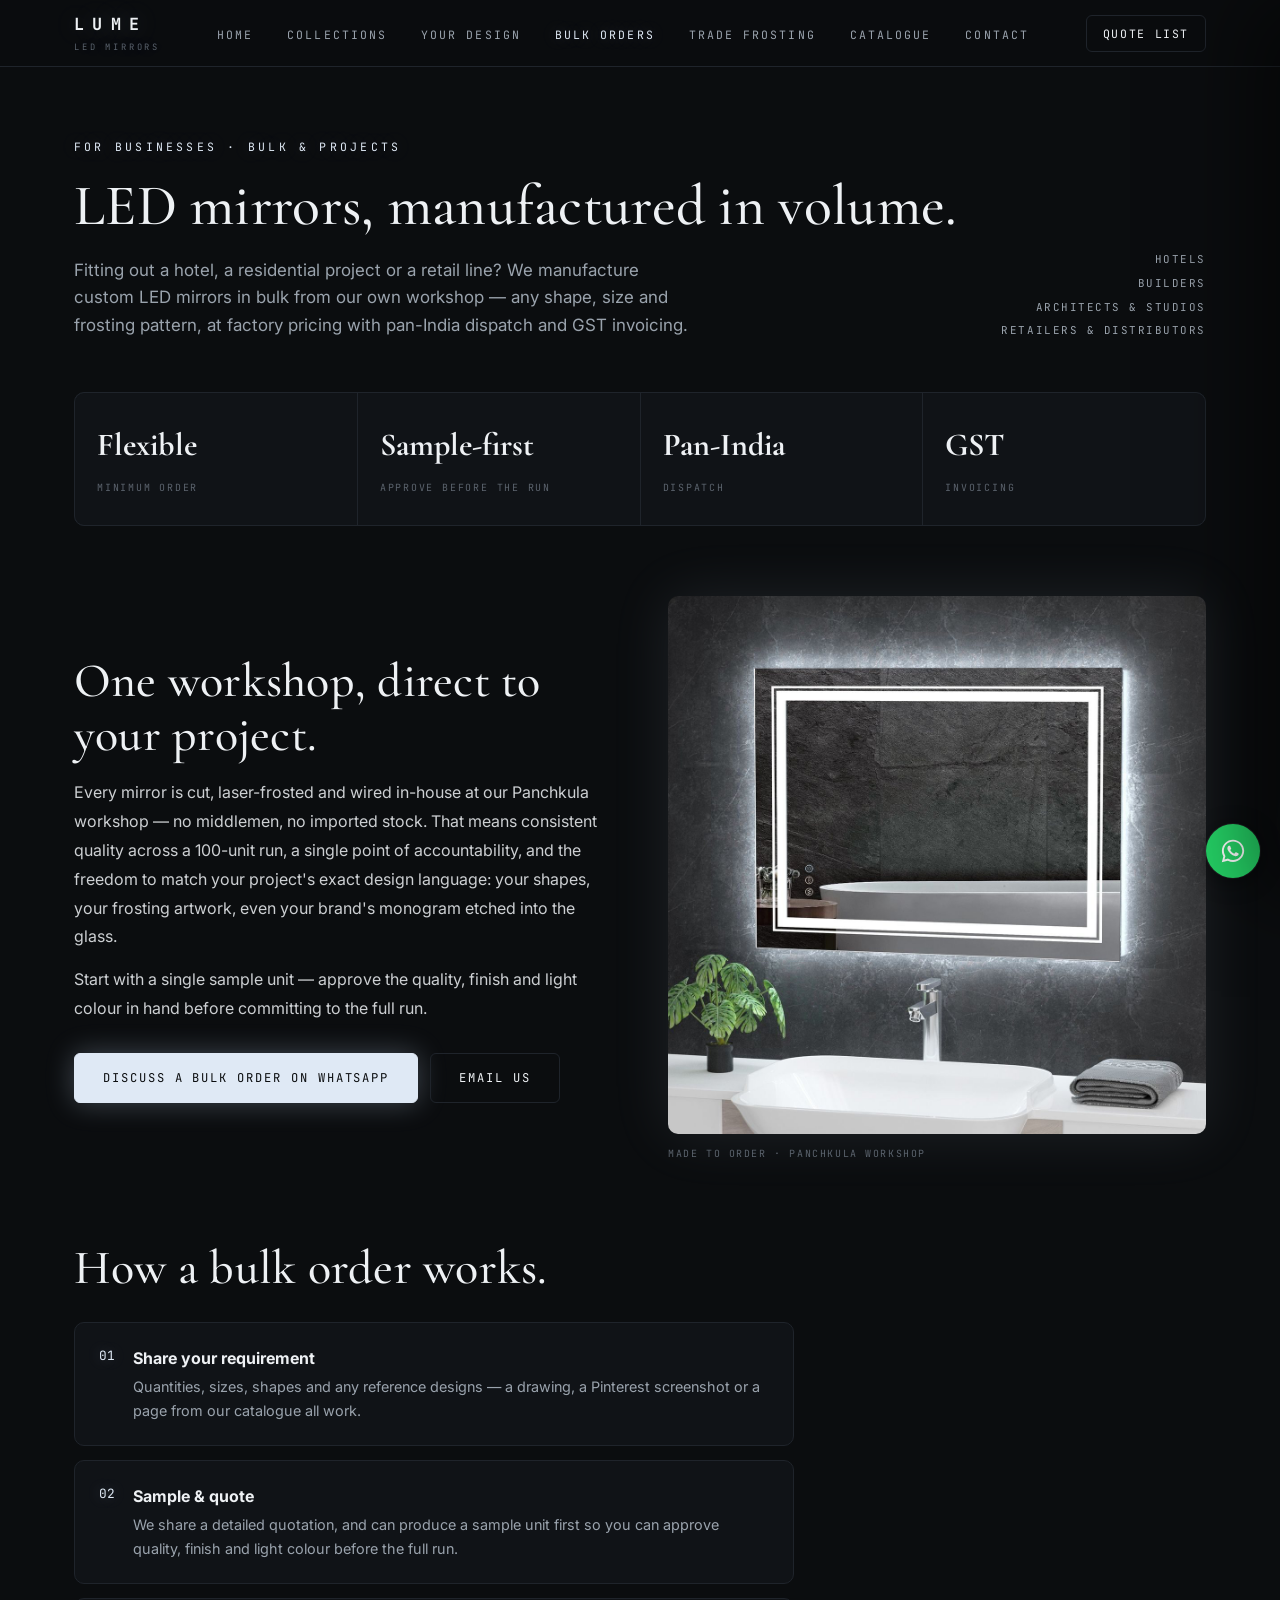
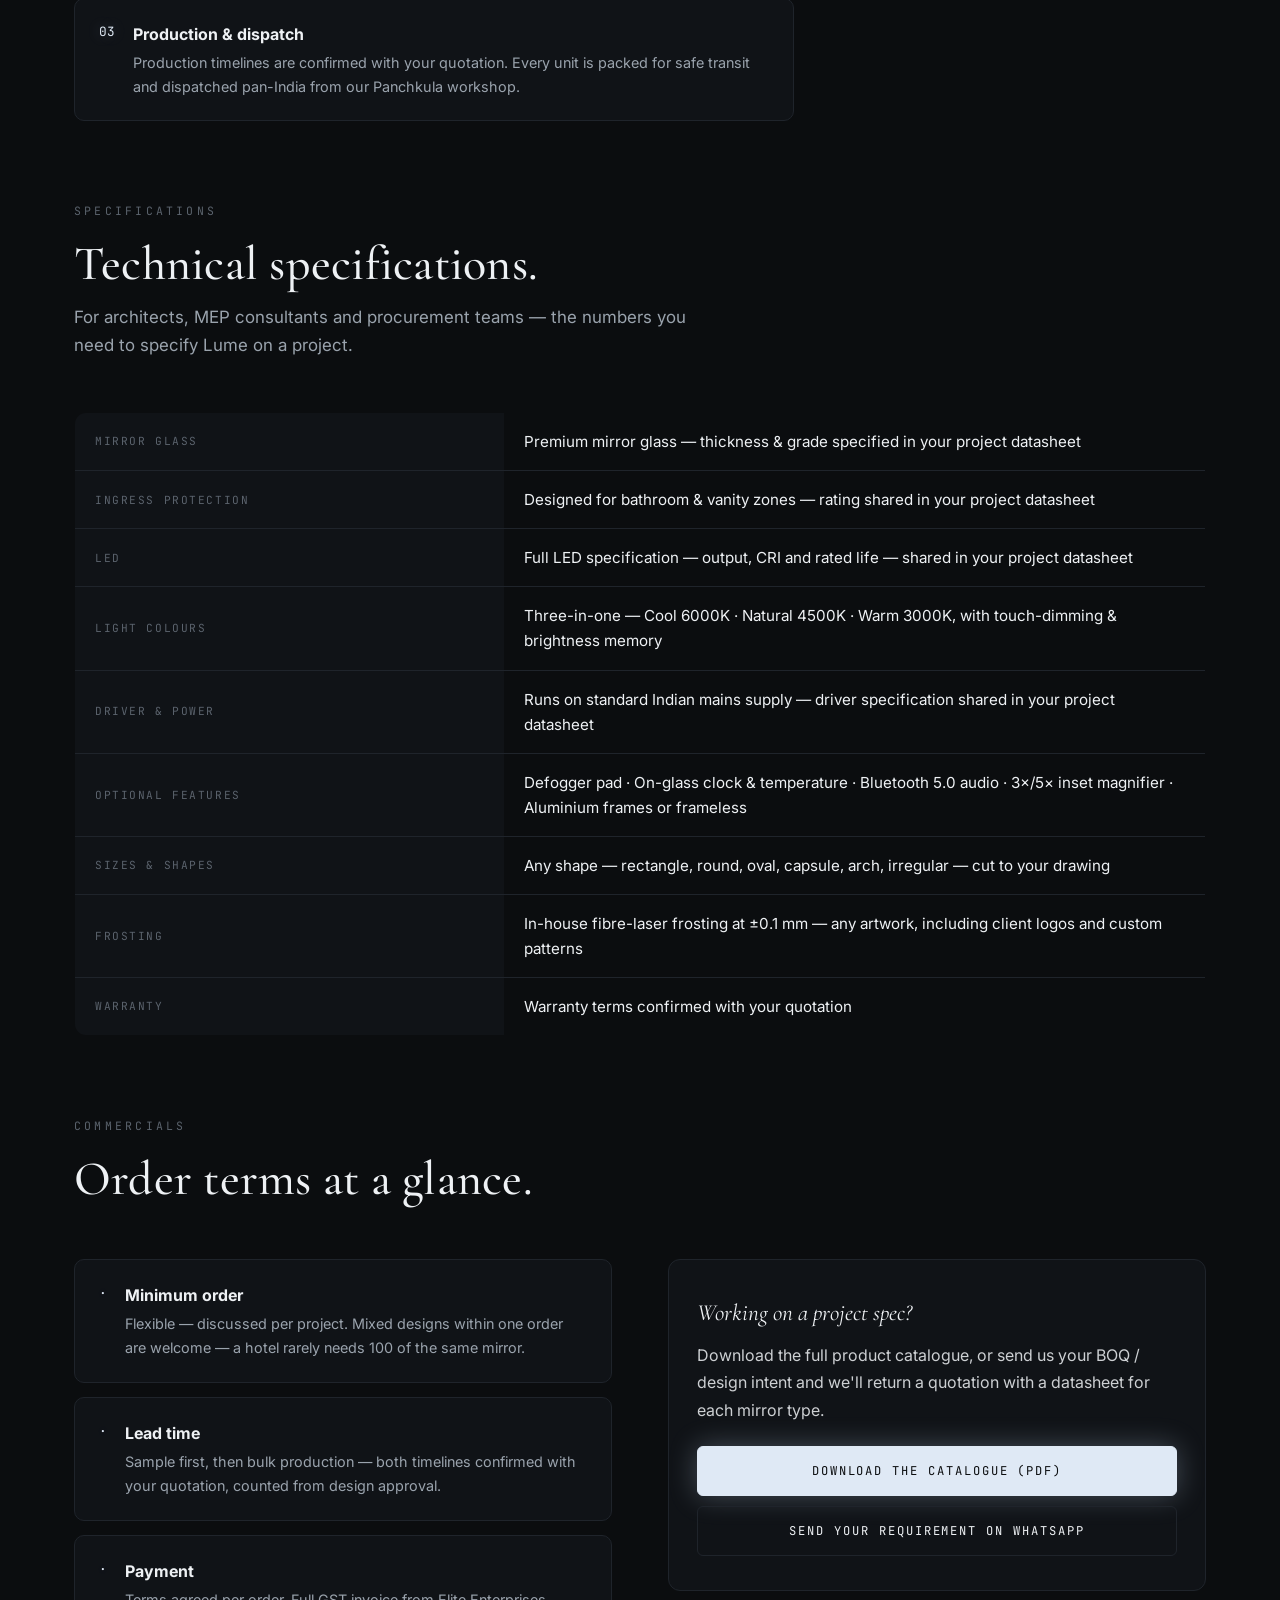
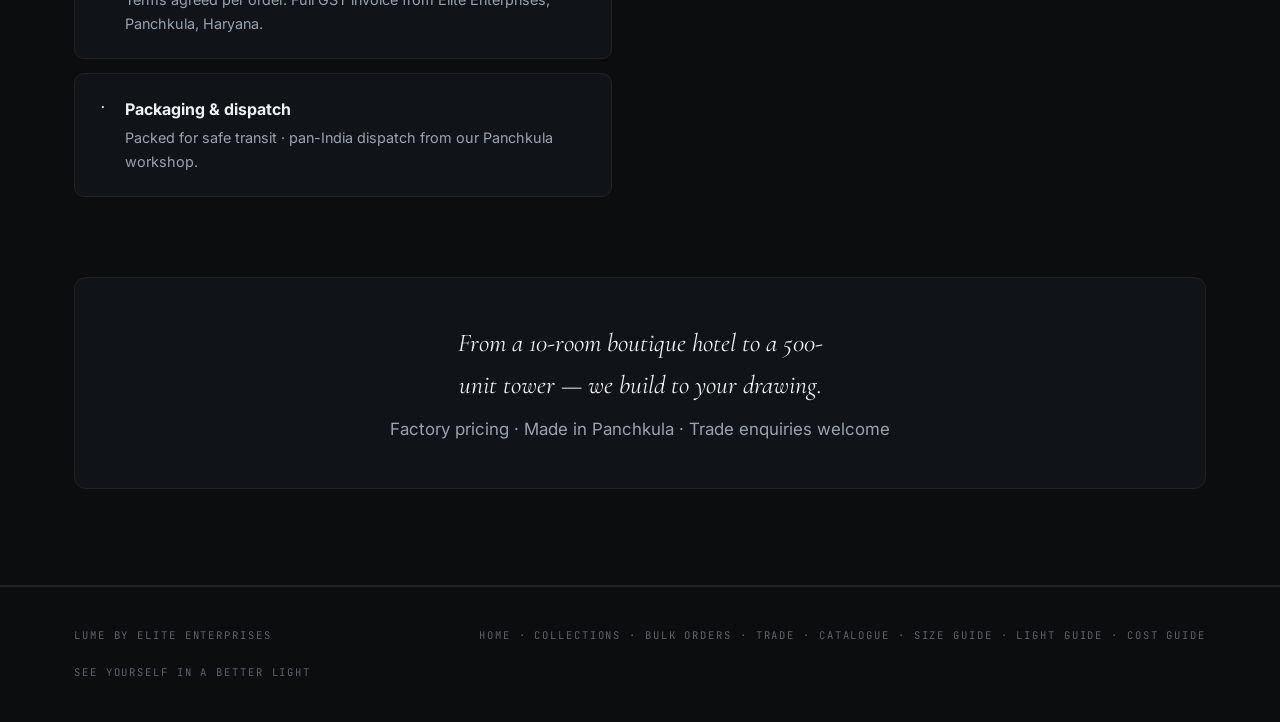
==== commit 3ec59990: "Conversion & SEO upgrades: WhatsApp float, lightbox, workshop section, guides - Floating WhatsApp ch" ====
--- a/bulk-orders.html
+++ b/bulk-orders.html
@@ -24,7 +24,7 @@
   <meta property="og:description"
     content="Wholesale custom LED mirrors, made to order in our Panchkula workshop. Factory pricing, bulk runs, pan-India dispatch, GST invoicing.">
   <meta property="og:url" content="https://www.lume.co.in/bulk-orders.html">
-  <meta property="og:image" content="https://www.lume.co.in/images/rectangle-led-mirror-05.jpg">
+  <meta property="og:image" content="https://www.lume.co.in/images/og-lume.jpg">
   <meta property="og:image:alt" content="Custom LED mirrors manufactured in bulk by Lume">
   <meta property="og:locale" content="en_IN">
 
@@ -33,7 +33,7 @@
   <meta name="twitter:title" content="Bulk LED Mirrors for Hotels, Builders & Retailers | LUME">
   <meta name="twitter:description"
     content="Wholesale custom LED mirrors, made to order in our Panchkula workshop. Factory pricing, bulk runs, pan-India dispatch, GST invoicing.">
-  <meta name="twitter:image" content="https://www.lume.co.in/images/rectangle-led-mirror-05.jpg">
+  <meta name="twitter:image" content="https://www.lume.co.in/images/og-lume.jpg">
   <meta name="twitter:url" content="https://www.lume.co.in/bulk-orders.html">
 
   <link rel="preconnect" href="https://fonts.googleapis.com">
@@ -45,7 +45,12 @@
 
   <!--
   ═══════════════════════════════════════════════════════════════════
-  PLACEHOLDERS TO FILL — search this file for "[" to find them all:
+  NOTE (2026-09-01): the visible [PLACEHOLDER] tokens were replaced with
+  graceful "shared in your quotation / datasheet" copy so the page could
+  go live. When the real values below are decided, swap that copy for
+  the specifics — every spot that changed says "quotation" or "datasheet".
+
+  VALUES STILL WANTED:
 
     [MOQ]                e.g. "50 units" or "25 units per design"
     [LEAD TIME]          e.g. "3–4 weeks" for bulk production
@@ -114,8 +119,7 @@
         <button class="nav-cart-btn" type="button" data-open-cart aria-label="Open quote list">
           Quote list <span class="cart-count" aria-hidden="true">0</span>
         </button>
-        <button class="nav-burger" type="button" aria-label="Toggle menu"
-          onclick="document.getElementById('navLinks').classList.toggle('open')">☰</button>
+        <button class="nav-burger" type="button" aria-label="Toggle menu">☰</button>
       </div>
     </div>
   </header>
@@ -142,8 +146,8 @@
         </div>
 
         <div class="stat-row reveal">
-          <div class="stat"><strong>[MOQ]</strong><span>Minimum order</span></div>
-          <div class="stat"><strong>[LEAD TIME]</strong><span>Bulk production</span></div>
+          <div class="stat"><strong>Flexible</strong><span>Minimum order</span></div>
+          <div class="stat"><strong>Sample-first</strong><span>Approve before the run</span></div>
           <div class="stat"><strong>Pan-India</strong><span>Dispatch</span></div>
           <div class="stat"><strong>GST</strong><span>Invoicing</span></div>
         </div>
@@ -159,8 +163,8 @@
               your frosting artwork, even your brand's monogram etched into the glass.
             </p>
             <p style="margin-top:14px; line-height:1.8; opacity:.85;">
-              [CLIENTS/PROJECTS — one or two lines of proof, e.g. "Recent supply includes hotel and residential
-              projects across Delhi NCR and the Chandigarh tricity."]
+              Start with a single sample unit — approve the quality, finish and light colour in hand before
+              committing to the full run.
             </p>
             <div style="display:flex; gap:12px; margin-top:30px; flex-wrap:wrap;">
               <a class="btn btn-lit"
@@ -192,14 +196,14 @@
             </div>
             <div class="step"><span class="snum">02</span>
               <div><strong>Sample &amp; quote</strong>
-                <p>We share a detailed quotation, and can produce a sample unit in [SAMPLE LEAD TIME] so you can
+                <p>We share a detailed quotation, and can produce a sample unit first so you can
                   approve quality, finish and light colour before the full run.</p>
               </div>
             </div>
             <div class="step"><span class="snum">03</span>
               <div><strong>Production &amp; dispatch</strong>
-                <p>Bulk production in [LEAD TIME], packed for transit — [PACKAGING] — and dispatched
-                  [DISPATCH].</p>
+                <p>Production timelines are confirmed with your quotation. Every unit is packed for safe
+                  transit and dispatched pan-India from our Panchkula workshop.</p>
               </div>
             </div>
           </div>
@@ -222,15 +226,15 @@
               <tbody>
                 <tr style="border-bottom:1px solid var(--ink-3);">
                   <td style="padding:16px 20px; width:38%; font-family:var(--font-mono); font-size:0.7rem; letter-spacing:0.14em; text-transform:uppercase; color:var(--paper-faint); background:var(--ink-1);">Mirror glass</td>
-                  <td style="padding:16px 20px;">[GLASS THICKNESS] · [MIRROR GRADE]</td>
+                  <td style="padding:16px 20px;">Premium mirror glass — thickness &amp; grade specified in your project datasheet</td>
                 </tr>
                 <tr style="border-bottom:1px solid var(--ink-3);">
                   <td style="padding:16px 20px; font-family:var(--font-mono); font-size:0.7rem; letter-spacing:0.14em; text-transform:uppercase; color:var(--paper-faint); background:var(--ink-1);">Ingress protection</td>
-                  <td style="padding:16px 20px;">[IP RATING] — suitable for bathroom &amp; vanity zones</td>
+                  <td style="padding:16px 20px;">Designed for bathroom &amp; vanity zones — rating shared in your project datasheet</td>
                 </tr>
                 <tr style="border-bottom:1px solid var(--ink-3);">
                   <td style="padding:16px 20px; font-family:var(--font-mono); font-size:0.7rem; letter-spacing:0.14em; text-transform:uppercase; color:var(--paper-faint); background:var(--ink-1);">LED</td>
-                  <td style="padding:16px 20px;">[LED SPEC] · [LUMEN OUTPUT] · [CRI] · rated [LED LIFESPAN]</td>
+                  <td style="padding:16px 20px;">Full LED specification — output, CRI and rated life — shared in your project datasheet</td>
                 </tr>
                 <tr style="border-bottom:1px solid var(--ink-3);">
                   <td style="padding:16px 20px; font-family:var(--font-mono); font-size:0.7rem; letter-spacing:0.14em; text-transform:uppercase; color:var(--paper-faint); background:var(--ink-1);">Light colours</td>
@@ -239,7 +243,7 @@
                 </tr>
                 <tr style="border-bottom:1px solid var(--ink-3);">
                   <td style="padding:16px 20px; font-family:var(--font-mono); font-size:0.7rem; letter-spacing:0.14em; text-transform:uppercase; color:var(--paper-faint); background:var(--ink-1);">Driver &amp; power</td>
-                  <td style="padding:16px 20px;">[DRIVER SPEC] · Input [INPUT VOLTAGE]</td>
+                  <td style="padding:16px 20px;">Runs on standard Indian mains supply — driver specification shared in your project datasheet</td>
                 </tr>
                 <tr style="border-bottom:1px solid var(--ink-3);">
                   <td style="padding:16px 20px; font-family:var(--font-mono); font-size:0.7rem; letter-spacing:0.14em; text-transform:uppercase; color:var(--paper-faint); background:var(--ink-1);">Optional features</td>
@@ -248,8 +252,8 @@
                 </tr>
                 <tr style="border-bottom:1px solid var(--ink-3);">
                   <td style="padding:16px 20px; font-family:var(--font-mono); font-size:0.7rem; letter-spacing:0.14em; text-transform:uppercase; color:var(--paper-faint); background:var(--ink-1);">Sizes &amp; shapes</td>
-                  <td style="padding:16px 20px;">Any shape — rectangle, round, oval, capsule, arch, irregular — up to
-                    [MAX SIZE]</td>
+                  <td style="padding:16px 20px;">Any shape — rectangle, round, oval, capsule, arch, irregular — cut
+                    to your drawing</td>
                 </tr>
                 <tr style="border-bottom:1px solid var(--ink-3);">
                   <td style="padding:16px 20px; font-family:var(--font-mono); font-size:0.7rem; letter-spacing:0.14em; text-transform:uppercase; color:var(--paper-faint); background:var(--ink-1);">Frosting</td>
@@ -258,7 +262,7 @@
                 </tr>
                 <tr>
                   <td style="padding:16px 20px; font-family:var(--font-mono); font-size:0.7rem; letter-spacing:0.14em; text-transform:uppercase; color:var(--paper-faint); background:var(--ink-1);">Warranty</td>
-                  <td style="padding:16px 20px;">[WARRANTY]</td>
+                  <td style="padding:16px 20px;">Warranty terms confirmed with your quotation</td>
                 </tr>
               </tbody>
             </table>
@@ -278,23 +282,24 @@
             <div class="steps">
               <div class="step"><span class="snum">·</span>
                 <div><strong>Minimum order</strong>
-                  <p>[MOQ]. Mixed designs within one order are welcome — a hotel rarely needs 100 of the same
-                    mirror.</p>
+                  <p>Flexible — discussed per project. Mixed designs within one order are welcome — a hotel rarely
+                    needs 100 of the same mirror.</p>
                 </div>
               </div>
               <div class="step"><span class="snum">·</span>
                 <div><strong>Lead time</strong>
-                  <p>Sample in [SAMPLE LEAD TIME] · bulk production in [LEAD TIME] from design approval.</p>
+                  <p>Sample first, then bulk production — both timelines confirmed with your quotation, counted
+                    from design approval.</p>
                 </div>
               </div>
               <div class="step"><span class="snum">·</span>
                 <div><strong>Payment</strong>
-                  <p>[PAYMENT TERMS]. Full GST invoice — GSTIN [GSTIN], Elite Enterprises, Panchkula, Haryana.</p>
+                  <p>Terms agreed per order. Full GST invoice from Elite Enterprises, Panchkula, Haryana.</p>
                 </div>
               </div>
               <div class="step"><span class="snum">·</span>
                 <div><strong>Packaging &amp; dispatch</strong>
-                  <p>[PACKAGING] · [DISPATCH].</p>
+                  <p>Packed for safe transit · pan-India dispatch from our Panchkula workshop.</p>
                 </div>
               </div>
             </div>
@@ -330,10 +335,10 @@
 
   <footer class="footer" style="border-top:1px solid var(--ink-3);">
     <div class="wrap footer-inner">
-      <span>Lume by Elite Enterprises · GSTIN [GSTIN]</span>
+      <span>Lume by Elite Enterprises</span>
       <span><a href="index.html">Home</a> · <a href="collections.html">Collections</a> · <a
           href="bulk-orders.html">Bulk orders</a> · <a href="trade.html">Trade</a> · <a
-          href="catalogue.html">Catalogue</a></span>
+          href="catalogue.html">Catalogue</a> · <a href="guide-led-mirror-size.html">Size guide</a> · <a href="guide-led-mirror-light-colour.html">Light guide</a> · <a href="guide-custom-led-mirror-cost.html">Cost guide</a></span>
       <span>See yourself in a better light</span>
     </div>
   </footer>
@@ -350,7 +355,7 @@
     </div>
   </aside>
 
-  <script src="js/lume.js"></script>
+  <script src="js/lume.js?v=2"></script>
 </body>
 
 </html>
--- a/css/lume.css
+++ b/css/lume.css
@@ -1445,4 +1445,223 @@
     opacity: 1;
     transform: none;
   }
-}+}
+/* ============================================================
+   Additions v5 — WhatsApp float · Lightbox · Trust band · Guides
+   ============================================================ */
+
+/* ---------- Floating WhatsApp button (injected by lume.js) ---------- */
+.wa-float {
+  position: fixed;
+  right: 20px;
+  bottom: 22px;
+  width: 54px;
+  height: 54px;
+  border-radius: 50%;
+  background: #25d366;
+  display: flex;
+  align-items: center;
+  justify-content: center;
+  z-index: 85;
+  box-shadow: 0 4px 22px rgba(0, 0, 0, 0.45), 0 0 0 1px rgba(255, 255, 255, 0.08);
+  transition: transform 0.2s ease, box-shadow 0.2s ease;
+}
+
+.wa-float:hover {
+  transform: translateY(-2px) scale(1.05);
+  box-shadow: 0 8px 28px rgba(37, 211, 102, 0.35);
+}
+
+.wa-float svg {
+  width: 28px;
+  height: 28px;
+  fill: #fff;
+  display: block;
+}
+
+@media (max-width: 600px) {
+  .wa-float {
+    right: 14px;
+    bottom: 16px;
+    width: 50px;
+    height: 50px;
+  }
+}
+
+/* ---------- Gallery lightbox (injected by lume.js) ---------- */
+.g-card img {
+  cursor: zoom-in;
+}
+
+.lightbox {
+  position: fixed;
+  inset: 0;
+  background: rgba(5, 6, 8, 0.985);
+  display: none;
+  align-items: center;
+  justify-content: center;
+  flex-direction: column;
+  gap: 18px;
+  z-index: 110;
+  padding: 24px;
+}
+
+.lightbox.open {
+  display: flex;
+}
+
+.lightbox img {
+  max-width: min(92vw, 900px);
+  max-height: 72vh;
+  border-radius: 10px;
+  box-shadow: 0 0 80px var(--led-glow);
+  object-fit: contain;
+}
+
+.lightbox .lb-bar {
+  display: flex;
+  align-items: center;
+  gap: 16px;
+  flex-wrap: wrap;
+  justify-content: center;
+}
+
+.lightbox .lb-name {
+  font-family: var(--font-display);
+  font-size: 1.3rem;
+  font-style: italic;
+  color: var(--paper);
+}
+
+.lightbox .lb-close {
+  position: absolute;
+  top: 18px;
+  right: 22px;
+  background: none;
+  border: 1px solid var(--ink-3);
+  color: var(--paper-dim);
+  width: 42px;
+  height: 42px;
+  border-radius: 50%;
+  cursor: pointer;
+  font-size: 1rem;
+}
+
+.lightbox .lb-close:hover {
+  color: var(--paper);
+  border-color: var(--paper-faint);
+}
+
+.lightbox .lb-prev,
+.lightbox .lb-next {
+  position: absolute;
+  top: 50%;
+  transform: translateY(-50%);
+  background: rgba(16, 19, 23, 0.8);
+  border: 1px solid var(--ink-3);
+  color: var(--paper-dim);
+  width: 44px;
+  height: 44px;
+  border-radius: 50%;
+  cursor: pointer;
+  font-size: 1.1rem;
+}
+
+.lightbox .lb-prev { left: 16px; }
+.lightbox .lb-next { right: 16px; }
+
+.lightbox .lb-prev:hover,
+.lightbox .lb-next:hover {
+  color: var(--paper);
+  border-color: var(--paper-faint);
+}
+
+@media (max-width: 600px) {
+  .lightbox .lb-prev { left: 6px; }
+  .lightbox .lb-next { right: 6px; }
+  .lightbox img { max-height: 62vh; }
+}
+
+/* ---------- Trust band ---------- */
+.trust-band {
+  border-top: 1px solid var(--ink-3);
+  border-bottom: 1px solid var(--ink-3);
+  background: var(--ink-1);
+}
+
+.trust-band .wrap {
+  display: flex;
+  flex-wrap: wrap;
+  gap: 10px 34px;
+  justify-content: center;
+  padding-top: 18px;
+  padding-bottom: 18px;
+}
+
+.trust-band span {
+  font-family: var(--font-mono);
+  font-size: 0.66rem;
+  letter-spacing: 0.16em;
+  text-transform: uppercase;
+  color: var(--paper-dim);
+  white-space: nowrap;
+}
+
+/* ---------- Guide pages ---------- */
+.guide-body {
+  max-width: 720px;
+}
+
+.guide-body h2 {
+  margin-top: 54px;
+  font-size: 1.7rem;
+}
+
+.guide-body h3 {
+  margin-top: 34px;
+  font-size: 1.25rem;
+}
+
+.guide-body p,
+.guide-body li {
+  line-height: 1.85;
+  color: var(--paper-dim);
+  margin-top: 14px;
+}
+
+.guide-body ul,
+.guide-body ol {
+  padding-left: 22px;
+}
+
+.guide-body strong {
+  color: var(--paper);
+}
+
+.guide-body table {
+  width: 100%;
+  border-collapse: collapse;
+  margin-top: 20px;
+  font-size: 0.93rem;
+  border: 1px solid var(--ink-3);
+}
+
+.guide-body th,
+.guide-body td {
+  padding: 12px 16px;
+  border-bottom: 1px solid var(--ink-3);
+  text-align: left;
+}
+
+.guide-body th {
+  font-family: var(--font-mono);
+  font-size: 0.68rem;
+  letter-spacing: 0.14em;
+  text-transform: uppercase;
+  color: var(--paper-faint);
+  background: var(--ink-1);
+}
+
+.guide-body td {
+  color: var(--paper-dim);
+}
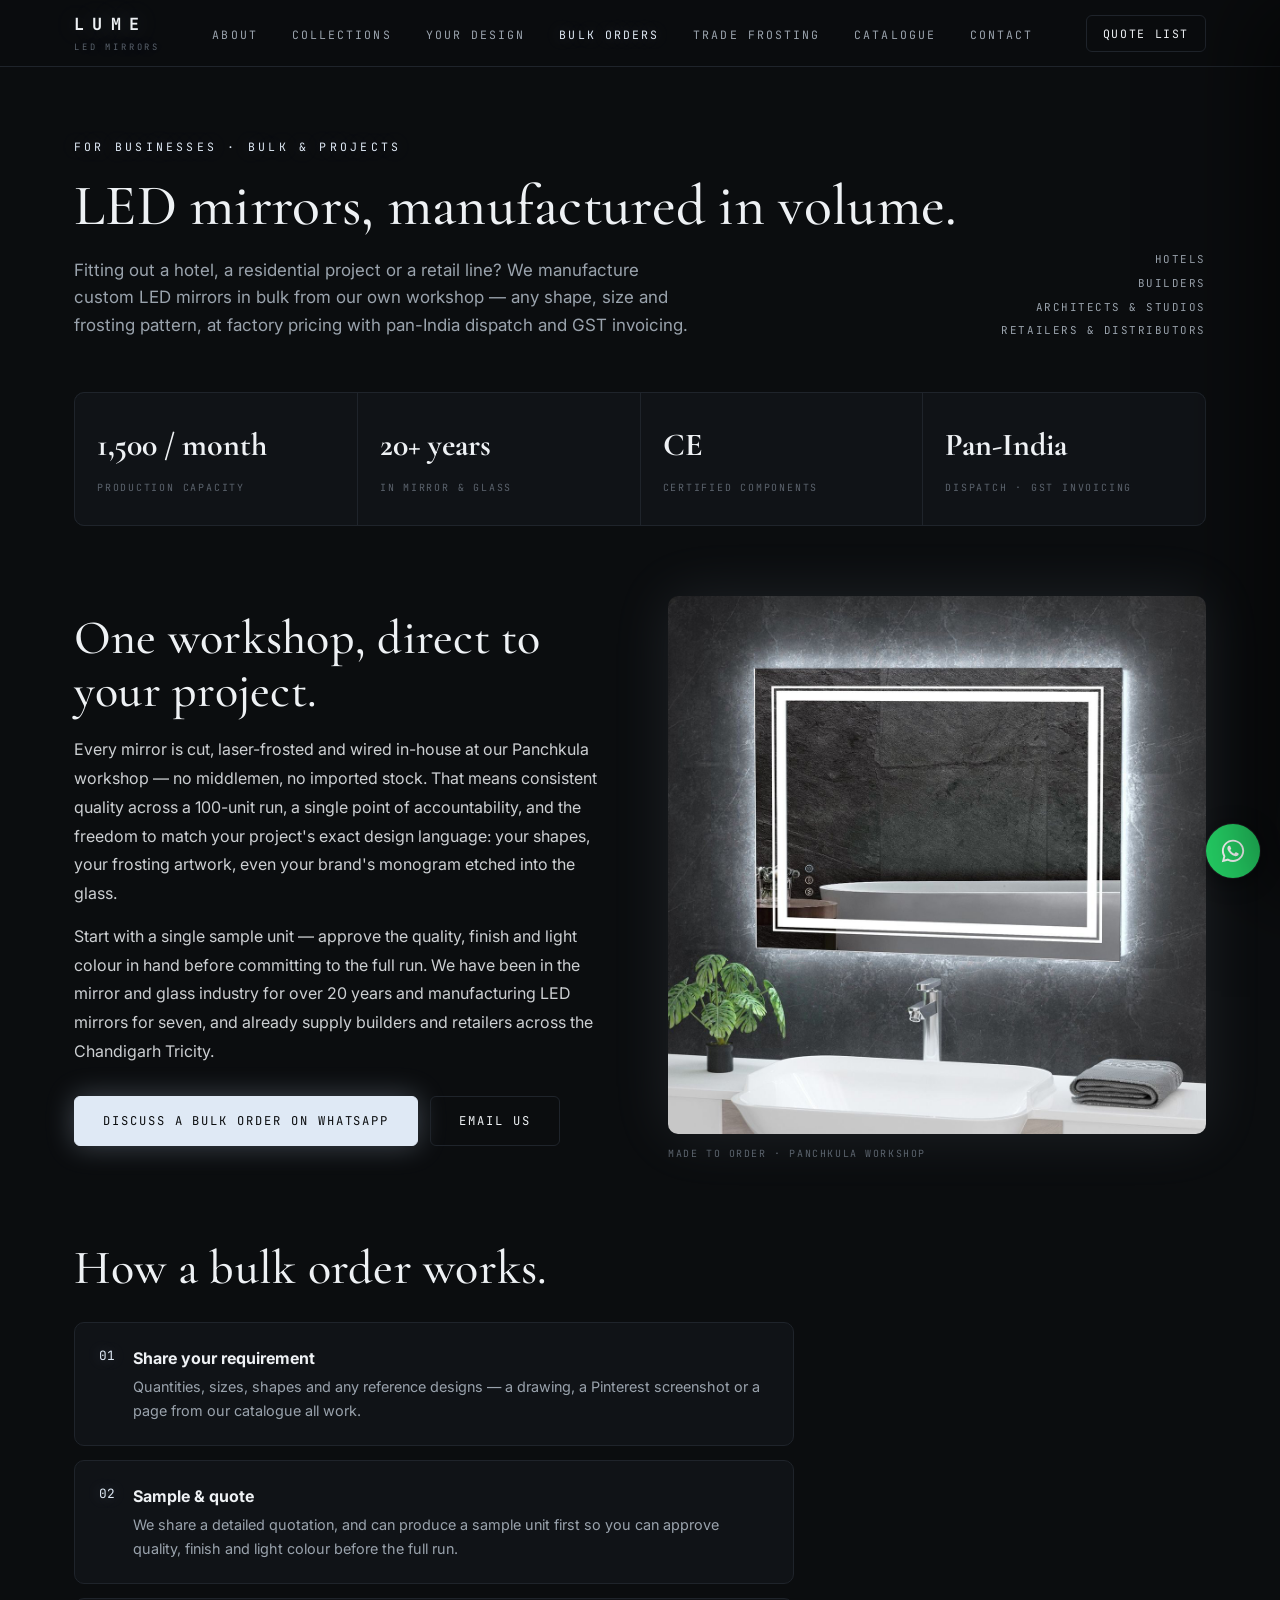
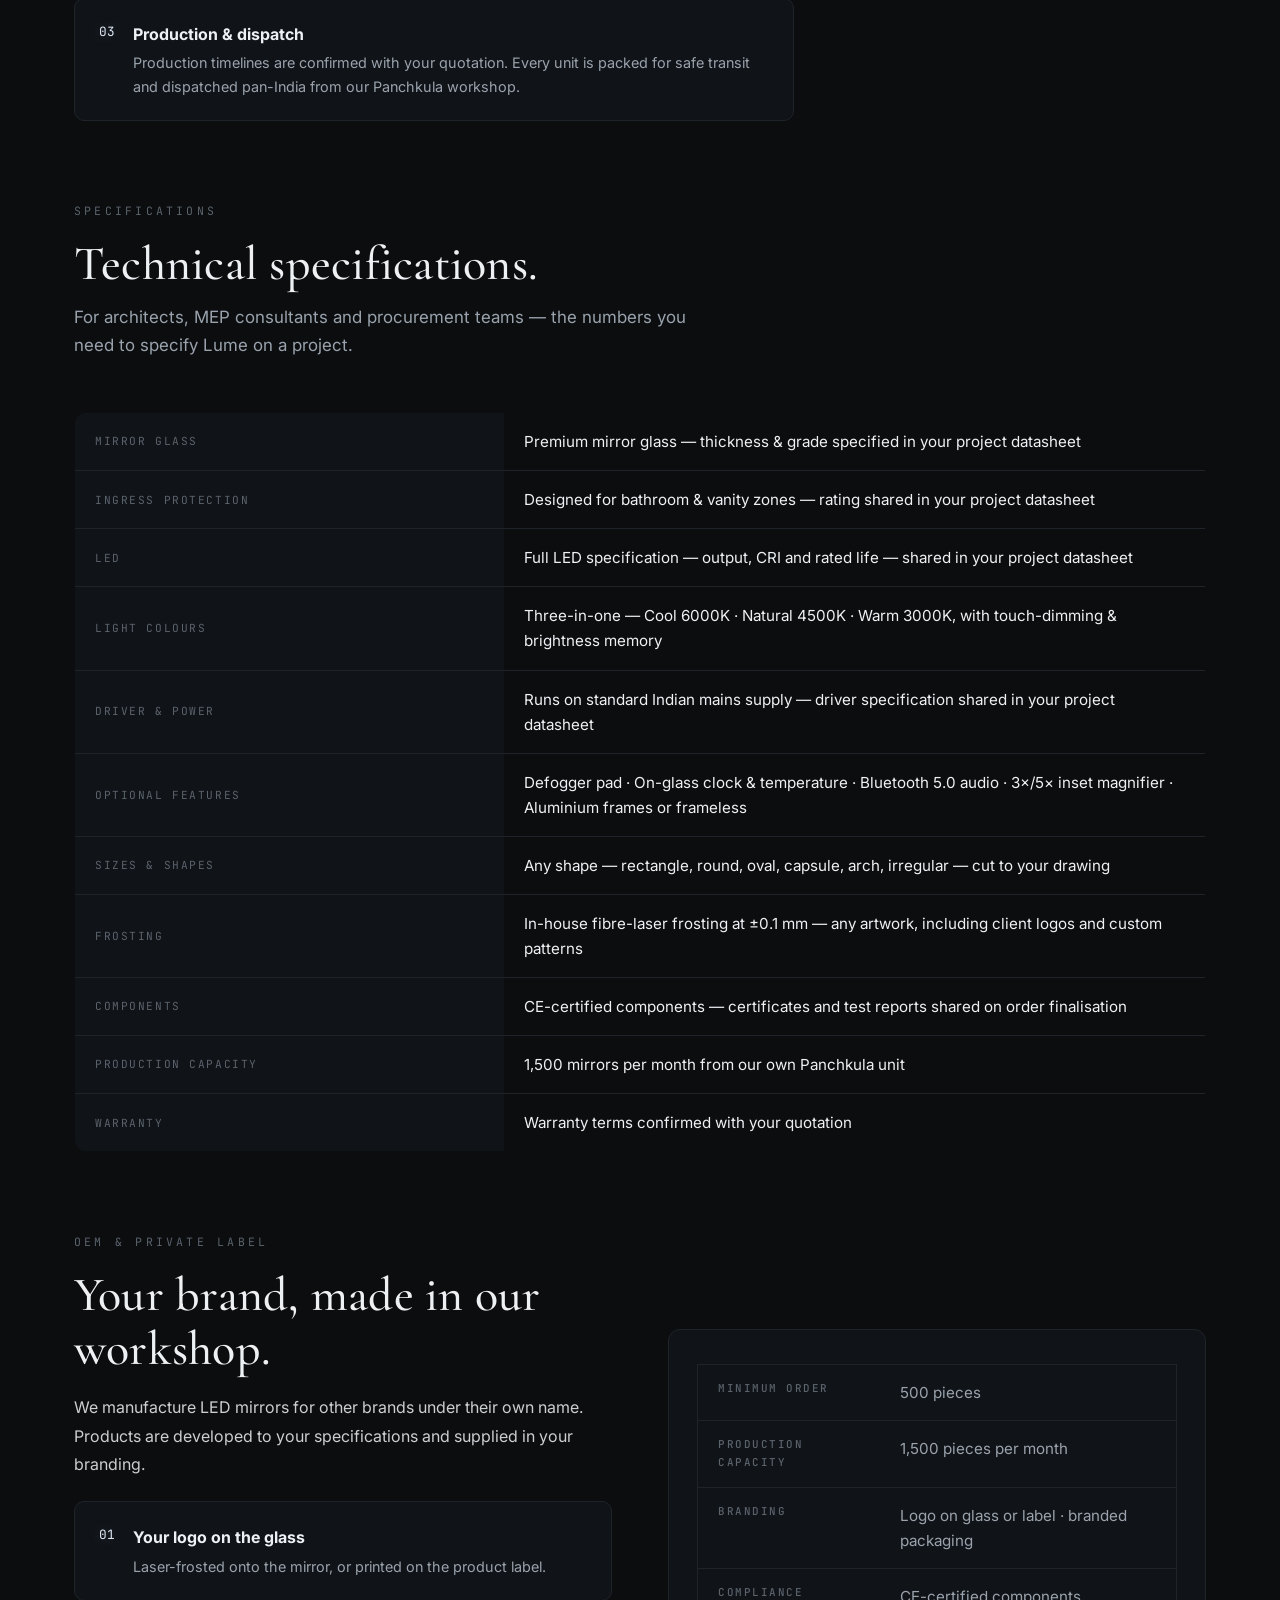
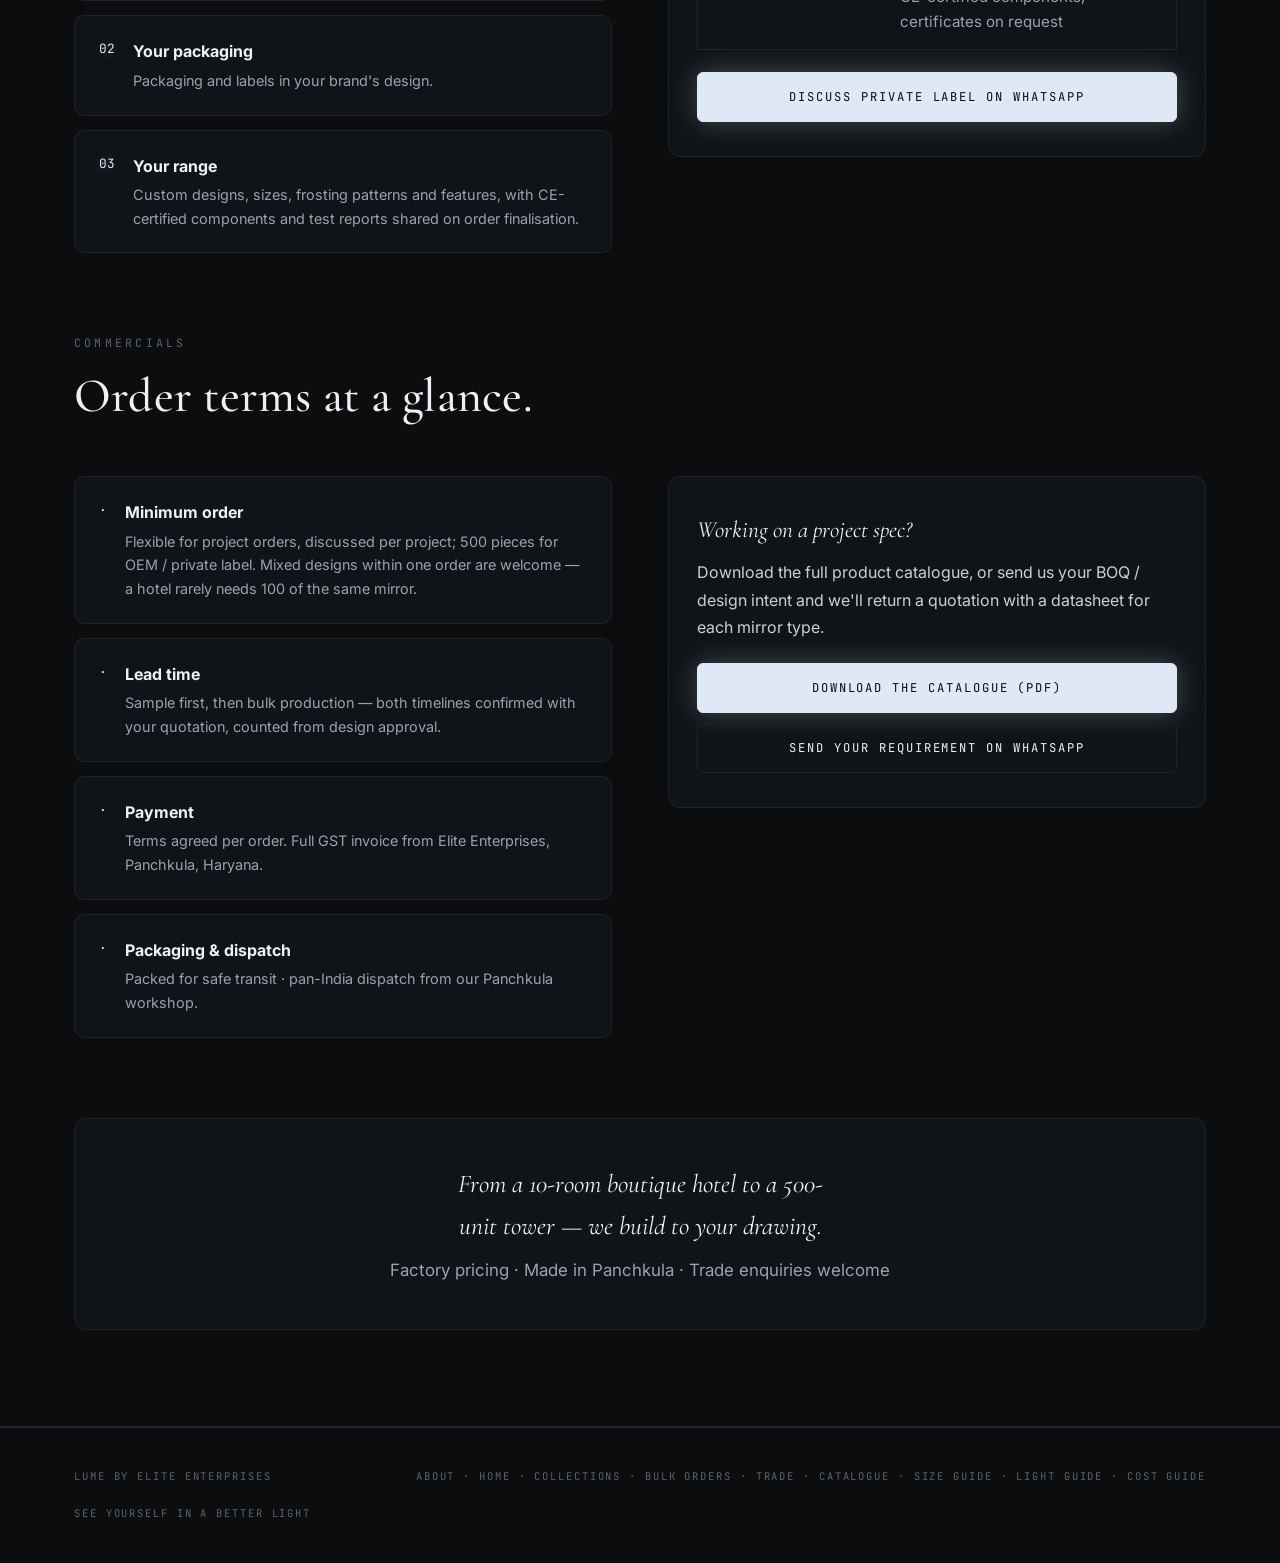
==== commit 7e7d7d4c: "New 2026 catalogue, About page, workshop videos, OEM offer; fix scrambled design names - Catalogue P" ====
--- a/bulk-orders.html
+++ b/bulk-orders.html
@@ -4,9 +4,9 @@
 <head>
   <meta charset="UTF-8">
   <meta name="viewport" content="width=device-width, initial-scale=1.0">
-  <title>Bulk LED Mirrors for Hotels, Builders & Retailers | Wholesale Manufacturer India | LUME</title>
+  <title>Bulk, OEM &amp; Private Label LED Mirror Manufacturer | LUME</title>
   <meta name="description"
-    content="Wholesale LED mirror manufacturer in Panchkula, India. Bulk custom LED mirrors for hotels, builders, architects and retailers — factory pricing, pan-India dispatch, GST invoicing.">
+    content="Bulk, OEM and private-label LED mirrors for hotels, builders and retailers. Made in Panchkula: 1,500 mirrors a month, CE-certified components, pan-India dispatch.">
   <link rel="icon" href="/favicon.png" type="image/png">
   <link rel="apple-touch-icon" href="/apple-touch-icon.png">
   <meta name="theme-color" content="#0b0d0f">
@@ -20,7 +20,7 @@
   <!-- Open Graph -->
   <meta property="og:type" content="website">
   <meta property="og:site_name" content="LUME">
-  <meta property="og:title" content="Bulk LED Mirrors for Hotels, Builders & Retailers | LUME">
+  <meta property="og:title" content="Bulk, OEM &amp; Private Label LED Mirrors | LUME">
   <meta property="og:description"
     content="Wholesale custom LED mirrors, made to order in our Panchkula workshop. Factory pricing, bulk runs, pan-India dispatch, GST invoicing.">
   <meta property="og:url" content="https://www.lume.co.in/bulk-orders.html">
@@ -30,7 +30,7 @@
 
   <!-- Twitter -->
   <meta name="twitter:card" content="summary_large_image">
-  <meta name="twitter:title" content="Bulk LED Mirrors for Hotels, Builders & Retailers | LUME">
+  <meta name="twitter:title" content="Bulk, OEM &amp; Private Label LED Mirrors | LUME">
   <meta name="twitter:description"
     content="Wholesale custom LED mirrors, made to order in our Panchkula workshop. Factory pricing, bulk runs, pan-India dispatch, GST invoicing.">
   <meta name="twitter:image" content="https://www.lume.co.in/images/og-lume.jpg">
@@ -41,11 +41,12 @@
   <link
     href="https://fonts.googleapis.com/css2?family=Cormorant+Garamond:ital,wght@0,400;0,500;0,600;1,500&family=Inter:wght@400;500;600&family=JetBrains+Mono:wght@400;500;700&display=swap"
     rel="stylesheet">
-  <link rel="stylesheet" href="css/lume.css?v=4">
+  <link rel="stylesheet" href="css/lume.css?v=5">
 
   <!--
   ═══════════════════════════════════════════════════════════════════
-  NOTE (2026-09-01): the visible [PLACEHOLDER] tokens were replaced with
+  NOTE (2026-09-01, updated 2026-11-18 from the 2026 catalogue: capacity 1,500/month,
+  CE-certified components and OEM MOQ 500 are now on the page): the visible [PLACEHOLDER] tokens were replaced with
   graceful "shared in your quotation / datasheet" copy so the page could
   go live. When the real values below are decided, swap that copy for
   the specifics — every spot that changed says "quotation" or "datasheet".
@@ -81,7 +82,7 @@
     "name": "Bulk and wholesale custom LED mirror manufacturing",
     "serviceType": "Wholesale LED mirror manufacturing",
     "provider": { "@id": "https://www.lume.co.in/#business" },
-    "description": "Bulk manufacturing of custom LED mirrors for hotels, builders, architects, interior studios and retailers — any shape, size and frosting pattern, produced in volume at the Panchkula, Haryana workshop with pan-India dispatch and GST invoicing.",
+    "description": "Bulk, OEM and private-label manufacturing of custom LED mirrors for hotels, builders, architects, interior studios, retailers and other brands — any shape, size and frosting pattern, produced at the Panchkula, Haryana unit (capacity 1,500 mirrors a month, CE-certified components, private-label MOQ 500 pieces) with pan-India dispatch and GST invoicing.",
     "areaServed": "IN",
     "audience": { "@type": "BusinessAudience", "name": "Hotels, builders, architects, interior studios, retailers, distributors" },
     "url": "https://www.lume.co.in/bulk-orders.html"
@@ -97,6 +98,10 @@
     ]
   }
   </script>
+  <script>
+    window.va = window.va || function () { (window.vaq = window.vaq || []).push(arguments); };
+  </script>
+  <script defer src="/_vercel/insights/script.js"></script>
 </head>
 
 <body>
@@ -106,7 +111,7 @@
       <a class="nav-logo" href="index.html" aria-label="Lume LED Mirrors — home">LUME<small>LED MIRRORS</small></a>
       <nav aria-label="Main">
         <ul class="nav-links" id="navLinks">
-          <li><a href="index.html">Home</a></li>
+          <li><a href="about.html">About</a></li>
           <li><a href="collections.html">Collections</a></li>
           <li><a href="custom.html">Your Design</a></li>
           <li><a href="bulk-orders.html" aria-current="page">Bulk Orders</a></li>
@@ -146,10 +151,10 @@
         </div>
 
         <div class="stat-row reveal">
-          <div class="stat"><strong>Flexible</strong><span>Minimum order</span></div>
-          <div class="stat"><strong>Sample-first</strong><span>Approve before the run</span></div>
-          <div class="stat"><strong>Pan-India</strong><span>Dispatch</span></div>
-          <div class="stat"><strong>GST</strong><span>Invoicing</span></div>
+          <div class="stat"><strong>1,500 / month</strong><span>Production capacity</span></div>
+          <div class="stat"><strong>20+ years</strong><span>In mirror &amp; glass</span></div>
+          <div class="stat"><strong>CE</strong><span>Certified components</span></div>
+          <div class="stat"><strong>Pan-India</strong><span>Dispatch · GST invoicing</span></div>
         </div>
 
         <!-- ============ WHO IT'S FOR ============ -->
@@ -164,7 +169,9 @@
             </p>
             <p style="margin-top:14px; line-height:1.8; opacity:.85;">
               Start with a single sample unit — approve the quality, finish and light colour in hand before
-              committing to the full run.
+              committing to the full run. We have been in the mirror and glass industry for over 20 years and
+              manufacturing LED mirrors for seven, and already supply builders and retailers across the Chandigarh
+              Tricity.
             </p>
             <div style="display:flex; gap:12px; margin-top:30px; flex-wrap:wrap;">
               <a class="btn btn-lit"
@@ -175,7 +182,7 @@
             </div>
           </div>
           <div class="reveal">
-            <img src="images/rectangle-led-mirror-05.jpg" alt="Custom LED mirror with pixel frosting pattern, manufactured by Lume"
+            <img src="images/rectangle-led-mirror-05.jpg" alt="Double-Line Cool LED mirror with a backlit double frame, manufactured by Lume"
               style="width:100%; border-radius:10px; box-shadow:0 0 60px var(--led-glow-soft); display:block;"
               loading="lazy">
             <p
@@ -260,12 +267,59 @@
                   <td style="padding:16px 20px;">In-house fibre-laser frosting at ±0.1 mm — any artwork, including
                     client logos and custom patterns</td>
                 </tr>
+                <tr style="border-bottom:1px solid var(--ink-3);">
+                  <td style="padding:16px 20px; font-family:var(--font-mono); font-size:0.7rem; letter-spacing:0.14em; text-transform:uppercase; color:var(--paper-faint); background:var(--ink-1);">Components</td>
+                  <td style="padding:16px 20px;">CE-certified components — certificates and test reports shared on
+                    order finalisation</td>
+                </tr>
+                <tr style="border-bottom:1px solid var(--ink-3);">
+                  <td style="padding:16px 20px; font-family:var(--font-mono); font-size:0.7rem; letter-spacing:0.14em; text-transform:uppercase; color:var(--paper-faint); background:var(--ink-1);">Production capacity</td>
+                  <td style="padding:16px 20px;">1,500 mirrors per month from our own Panchkula unit</td>
+                </tr>
                 <tr>
                   <td style="padding:16px 20px; font-family:var(--font-mono); font-size:0.7rem; letter-spacing:0.14em; text-transform:uppercase; color:var(--paper-faint); background:var(--ink-1);">Warranty</td>
                   <td style="padding:16px 20px;">Warranty terms confirmed with your quotation</td>
                 </tr>
               </tbody>
             </table>
+          </div>
+        </div>
+
+        <!-- ============ OEM & PRIVATE LABEL ============ -->
+        <div class="split reveal" style="margin-top:80px; align-items:center;" id="oem">
+          <div>
+            <span class="eyebrow">OEM &amp; private label</span>
+            <h2>Your brand, made in our workshop.</h2>
+            <p style="margin-top:16px; line-height:1.8; opacity:.85;">We manufacture LED mirrors for other brands
+              under their own name. Products are developed to your specifications and supplied in your branding.</p>
+            <div class="steps" style="margin-top:22px;">
+              <div class="step"><span class="snum">01</span>
+                <div><strong>Your logo on the glass</strong>
+                  <p>Laser-frosted onto the mirror, or printed on the product label.</p></div>
+              </div>
+              <div class="step"><span class="snum">02</span>
+                <div><strong>Your packaging</strong>
+                  <p>Packaging and labels in your brand's design.</p></div>
+              </div>
+              <div class="step"><span class="snum">03</span>
+                <div><strong>Your range</strong>
+                  <p>Custom designs, sizes, frosting patterns and features, with CE-certified components and test
+                    reports shared on order finalisation.</p></div>
+              </div>
+            </div>
+          </div>
+          <div style="border:1px solid var(--ink-3); border-radius:12px; padding:34px 28px; background:var(--ink-1);">
+            <table class="overview">
+              <tbody>
+                <tr><th scope="row">Minimum order</th><td>500 pieces</td></tr>
+                <tr><th scope="row">Production capacity</th><td>1,500 pieces per month</td></tr>
+                <tr><th scope="row">Branding</th><td>Logo on glass or label · branded packaging</td></tr>
+                <tr><th scope="row">Compliance</th><td>CE-certified components, certificates on request</td></tr>
+              </tbody>
+            </table>
+            <a class="btn btn-lit btn-wide" style="margin-top:22px;"
+              href="https://wa.me/916283225517?text=Hi%20Lume%2C%20I%27m%20interested%20in%20OEM%20%2F%20private-label%20LED%20mirrors%20for%20my%20brand.">Discuss
+              private label on WhatsApp</a>
           </div>
         </div>
 
@@ -282,8 +336,8 @@
             <div class="steps">
               <div class="step"><span class="snum">·</span>
                 <div><strong>Minimum order</strong>
-                  <p>Flexible — discussed per project. Mixed designs within one order are welcome — a hotel rarely
-                    needs 100 of the same mirror.</p>
+                  <p>Flexible for project orders, discussed per project; 500 pieces for OEM / private label. Mixed
+                    designs within one order are welcome — a hotel rarely needs 100 of the same mirror.</p>
                 </div>
               </div>
               <div class="step"><span class="snum">·</span>
@@ -336,7 +390,7 @@
   <footer class="footer" style="border-top:1px solid var(--ink-3);">
     <div class="wrap footer-inner">
       <span>Lume by Elite Enterprises</span>
-      <span><a href="index.html">Home</a> · <a href="collections.html">Collections</a> · <a
+      <span><a href="about.html">About</a> · <a href="index.html">Home</a> · <a href="collections.html">Collections</a> · <a
           href="bulk-orders.html">Bulk orders</a> · <a href="trade.html">Trade</a> · <a
           href="catalogue.html">Catalogue</a> · <a href="guide-led-mirror-size.html">Size guide</a> · <a href="guide-led-mirror-light-colour.html">Light guide</a> · <a href="guide-custom-led-mirror-cost.html">Cost guide</a></span>
       <span>See yourself in a better light</span>
@@ -355,7 +409,7 @@
     </div>
   </aside>
 
-  <script src="js/lume.js?v=2"></script>
+  <script src="js/lume.js?v=3"></script>
 </body>
 
 </html>
--- a/css/lume.css
+++ b/css/lume.css
@@ -1665,3 +1665,98 @@
 .guide-body td {
   color: var(--paper-dim);
 }
+
+/* ============================================================
+   Additions v6 — lazy vertical videos · media · about · guides
+   ============================================================ */
+.video-pair {
+  display: grid;
+  grid-template-columns: repeat(2, 1fr);
+  gap: 18px;
+}
+
+.video-pair figure {
+  margin: 0;
+}
+
+.video-pair video {
+  width: 100%;
+  aspect-ratio: 9 / 16;
+  object-fit: cover;
+  border-radius: 10px;
+  background: var(--ink-1);
+  box-shadow: 0 0 60px var(--led-glow-soft);
+  display: block;
+}
+
+.media-caption {
+  font-family: var(--font-mono);
+  font-size: 0.62rem;
+  letter-spacing: 0.16em;
+  text-transform: uppercase;
+  color: var(--paper-faint);
+  margin-top: 12px;
+}
+
+.media-img {
+  width: 100%;
+  border-radius: 10px;
+  border: 1px solid var(--ink-3);
+  display: block;
+}
+
+.overview {
+  width: 100%;
+  border-collapse: collapse;
+  border: 1px solid var(--ink-3);
+  font-size: 0.95rem;
+}
+
+.overview th,
+.overview td {
+  padding: 15px 20px;
+  border-bottom: 1px solid var(--ink-3);
+  text-align: left;
+  vertical-align: top;
+}
+
+.overview th {
+  width: 38%;
+  font-family: var(--font-mono);
+  font-size: 0.68rem;
+  font-weight: 500;
+  letter-spacing: 0.14em;
+  text-transform: uppercase;
+  color: var(--paper-faint);
+  background: var(--ink-1);
+}
+
+.overview td {
+  color: var(--paper-dim);
+}
+
+a.feature {
+  color: inherit;
+  text-decoration: none;
+  transition: border-color 0.2s ease, transform 0.2s ease;
+}
+
+a.feature:hover {
+  border-color: var(--paper-faint);
+  transform: translateY(-2px);
+}
+
+a.feature .fmeta {
+  color: var(--led);
+}
+
+@media (max-width: 600px) {
+  .video-pair {
+    gap: 10px;
+  }
+
+  .overview th,
+  .overview td {
+    padding: 12px 14px;
+  }
+}
